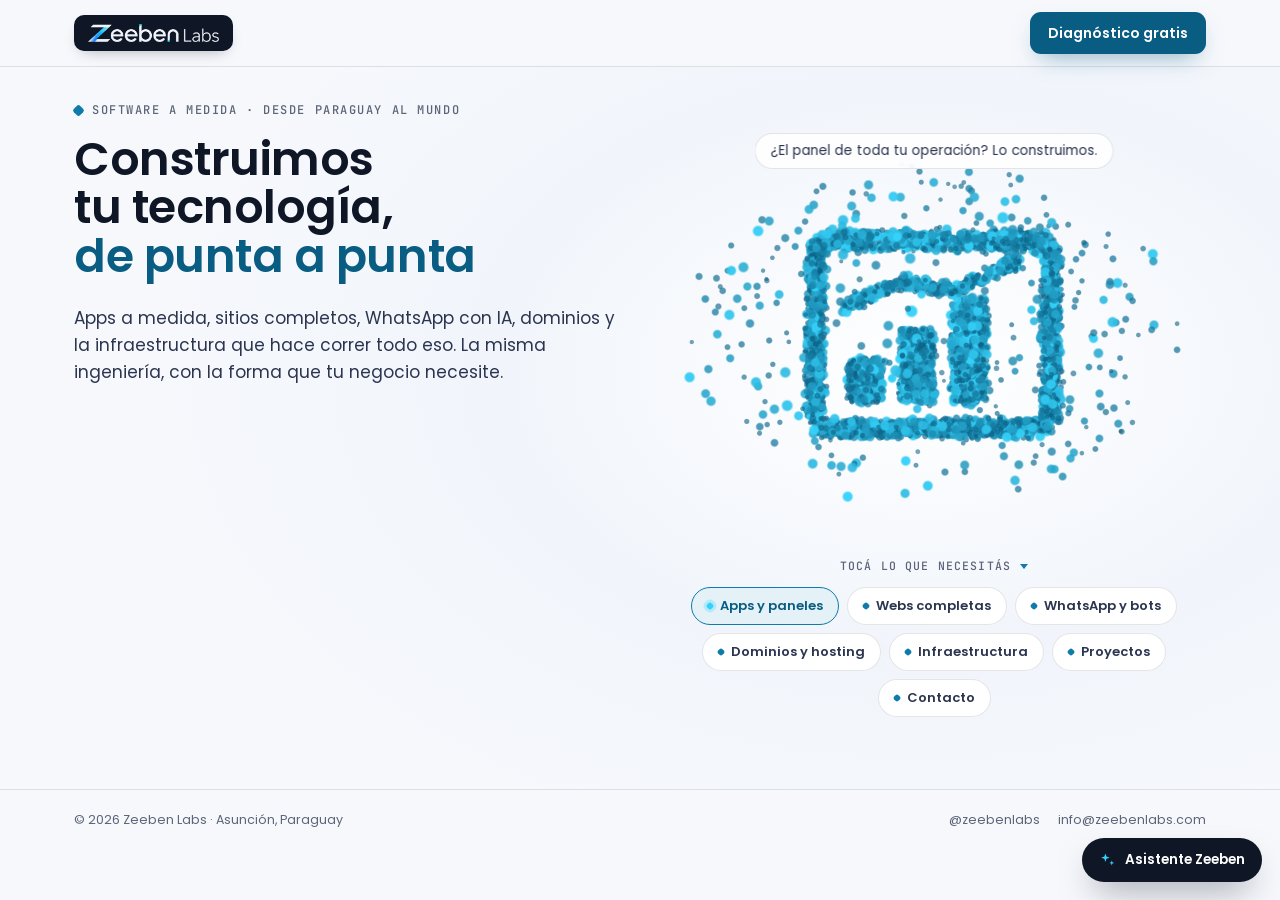
==== index.html @ a816cd88 "Hace que el ciclo del enjambre ensene que las etiquetas se tocan Nada invitaba a tocar las etiquetas" ====
<!DOCTYPE html>
<html lang="es">
<head>
<meta charset="utf-8">
<meta name="viewport" content="width=device-width, initial-scale=1">
<meta name="color-scheme" content="light">
<meta name="theme-color" content="#F6F8FC">
<meta name="google-site-verification" content="5d4lBltLXjCbUz0Lg6LB9_y0TGAhb-YqyyRA0CdBrK8" />
<title>Zeeben Labs — Software a medida, WhatsApp e IA para pymes en Paraguay</title>
<meta name="description" content="Apps y paneles a medida, sitios web completos, bots de WhatsApp con IA, dominios y hosting, e infraestructura. Un solo proveedor, sobre tu propia infraestructura. Asunción, Paraguay.">
<link rel="canonical" href="https://zeebenlabs.com/">

<meta property="og:title" content="Zeeben Labs — Construimos tu tecnología, de punta a punta">
<meta property="og:description" content="Apps a medida, webs completas, WhatsApp con IA, dominios e infraestructura para pymes en Paraguay. En tu propia infraestructura.">
<meta property="og:type" content="website">
<meta property="og:url" content="https://zeebenlabs.com/">
<meta property="og:image" content="https://zeebenlabs.com/assets/og-image.png">
<meta property="og:image:width" content="1200">
<meta property="og:image:height" content="630">
<meta property="og:locale" content="es_PY">
<meta property="og:site_name" content="Zeeben Labs">
<meta name="twitter:card" content="summary_large_image">
<meta name="twitter:title" content="Zeeben Labs — Construimos tu tecnología, de punta a punta">
<meta name="twitter:description" content="Apps a medida, webs completas, WhatsApp con IA, dominios e infraestructura para pymes en Paraguay.">
<meta name="twitter:image" content="https://zeebenlabs.com/assets/og-image.png">

<script type="application/ld+json">
{
  "@context": "https://schema.org",
  "@type": "ProfessionalService",
  "name": "Zeeben Labs",
  "description": "Desarrollo de software a medida para pymes de servicios en Paraguay: aplicaciones y paneles de gestión, sitios web, automatización de WhatsApp con inteligencia artificial, administración de dominios y hosting, e infraestructura, sobre infraestructura propia del cliente.",
  "url": "https://zeebenlabs.com/",
  "logo": "https://zeebenlabs.com/assets/logo.png",
  "image": "https://zeebenlabs.com/assets/og-image.png",
  "telephone": "+595992879800",
  "email": "info@zeebenlabs.com",
  "sameAs": ["https://instagram.com/zeebenlabs"],
  "areaServed": { "@type": "Country", "name": "Paraguay" },
  "knowsAbout": ["Desarrollo de software a medida", "Sistemas de gestión", "Desarrollo web", "Automatización de WhatsApp", "Chatbots", "Inteligencia artificial aplicada", "Administración de dominios y hosting", "Infraestructura de servidores"],
  "hasOfferCatalog": {
    "@type": "OfferCatalog",
    "name": "Servicios",
    "itemListElement": [
      { "@type": "Offer", "itemOffered": { "@type": "Service", "name": "Aplicaciones y paneles de gestión a medida" } },
      { "@type": "Offer", "itemOffered": { "@type": "Service", "name": "Desarrollo de sitios web completos" } },
      { "@type": "Offer", "itemOffered": { "@type": "Service", "name": "Bot de atención y turnos por WhatsApp" },
        "priceSpecification": { "@type": "PriceSpecification", "priceCurrency": "PYG", "minPrice": "5990000" } },
      { "@type": "Offer", "itemOffered": { "@type": "Service", "name": "Administración de dominios y hosting" } },
      { "@type": "Offer", "itemOffered": { "@type": "Service", "name": "Infraestructura y configuración de servidores" } }
    ]
  }
}
</script>

<link rel="icon" href="assets/favicon/favicon.ico" sizes="any">
<link rel="icon" type="image/png" href="assets/favicon/favicon_32.png" sizes="32x32">
<link rel="apple-touch-icon" href="assets/favicon/favicon_180.png">

<link rel="preload" as="font" type="font/woff2" href="assets/fonts/poppins-400.woff2" crossorigin>
<link rel="preload" as="font" type="font/woff2" href="assets/fonts/poppins-600.woff2" crossorigin>
<link rel="preload" as="font" type="font/woff2" href="assets/fonts/jetbrainsmono-500.woff2" crossorigin>
<link rel="preload" as="image" href="assets/logo.webp" type="image/webp" fetchpriority="high">

<link rel="stylesheet" href="landing.css?v=2">
</head>
<body>

<header class="nav">
  <div class="nav__in">
    <a class="nav__logo-chip" href="/" aria-label="Zeeben Labs — inicio">
      <picture>
        <source srcset="assets/logo.webp" type="image/webp">
        <img src="assets/logo.png" alt="Zeeben Labs" width="460" height="63" fetchpriority="high">
      </picture>
    </a>
    <a class="btn btn--primary nav__cta" href="https://wa.me/595992879800?text=Hola%20Zeeben%20Labs%2C%20esto%20es%20lo%20que%20me%20consume%20m%C3%A1s%20tiempo%20en%20mi%20negocio%3A%20">Diagnóstico gratis</a>
  </div>
</header>

<main class="escenario">
  <div class="wrap escenario__grid">

    <!-- ===================== COLUMNA IZQUIERDA: titular + panel =====================
         Los siete paneles viven en el HTML (uno visible por vez). Así el contenido
         es indexable y sigue estando si el JS no corre. -->
    <div class="lado">
      <p class="eyebrow"><span class="rombo" aria-hidden="true"></span>Software a medida · Desde Paraguay al mundo</p>
      <h1>Construimos<br>tu tecnología,<br><span class="acento">de punta a punta</span></h1>

      <div class="paneles" id="paneles">

        <div class="panel" id="pnl-inicio">
          <p class="panel__lead">Apps a medida, sitios completos, WhatsApp con IA, dominios y la infraestructura que hace correr todo eso. La misma ingeniería, con la forma que tu negocio necesite.</p>
        </div>

        <div class="panel" id="pnl-apps" hidden>
          <h2>Apps y paneles a medida</h2>
          <p>Sistemas internos para tu operación real: pedidos, turnos, cobros, stock y márgenes en un solo lugar. Diseñados sobre cómo trabajás vos, no sobre un producto enlatado que casi encaja.</p>
          <ul class="panel__lista">
            <li>Se instala como app desde el navegador</li>
            <li>Corre en tu infraestructura</li>
          </ul>
          <p class="panel__precio">A cotizar <span>— el alcance varía demasiado para poner un número honesto</span></p>
          <p class="panel__prueba">Como el control de costos de <b>Congelados Naturales</b> o el panel de caja de <b>Point Park</b>.</p>
        </div>

        <div class="panel" id="pnl-webs" hidden>
          <h2>Webs completas</h2>
          <p>Sitios propios, no una landing suelta: la web que trae consultas ordenadas, integrada con tu WhatsApp desde el primer día.</p>
          <ul class="panel__lista">
            <li>Pensada para que la consulta entre calificada</li>
            <li>Rápida en celular, que es donde te van a ver</li>
          </ul>
          <p class="panel__precio">A cotizar <span>— según cuántas páginas y qué tenga que hacer</span></p>
          <p class="panel__prueba">Como la de <b>Northstar</b>: pasó de no tener dónde mandar un cliente a recibir consultas todos los meses.</p>
        </div>

        <div class="panel" id="pnl-whatsapp" hidden>
          <h2>WhatsApp y bots</h2>
          <p>Responde las consultas de siempre, deriva a una persona cuando hace falta, agenda solo y deja todo registrado. Con inteligencia artificial o sin ella, según lo que tu negocio necesite.</p>
          <p class="panel__precio">Desde Gs. 5.990.000 <span>+ Gs. 450.000 por mes de soporte</span></p>

          <!-- La demo se llena por JS y tiene alto reservado en CSS: si demo-hero.js
               no carga, el panel no se rompe. -->
          <div class="demo" data-demo>
            <div class="rubros" role="group" aria-label="Tipo de negocio">
              <button type="button" data-rubro="salud" aria-pressed="true">Consultorio</button>
              <button type="button" data-rubro="gastro" aria-pressed="false">Restaurante</button>
              <button type="button" data-rubro="estudio" aria-pressed="false">Estudio</button>
            </div>
            <div class="cadena">
              <div class="tel">
                <div class="tel__cab">
                  <span class="tel__ava" data-demo-ini aria-hidden="true">C</span>
                  <span>
                    <span class="tel__quien" data-demo-quien>Consultorio</span>
                    <span class="tel__est">en línea</span>
                  </span>
                </div>
                <div class="tel__hilo" data-demo-hilo role="log" aria-live="polite" aria-label="Conversación de ejemplo"></div>
                <form class="tel__pie" data-demo-form>
                  <input data-demo-entrada placeholder="Pedí un turno…" autocomplete="off" maxlength="200" aria-label="Escribí como si fueras un cliente">
                  <button type="submit" aria-label="Enviar">
                    <svg viewBox="0 0 24 24" fill="currentColor" aria-hidden="true"><path d="M2 21l21-9L2 3v7l15 2-15 2z"/></svg>
                  </button>
                </form>
              </div>
              <div class="libreta">
                <p class="libreta__cab"><span data-demo-titulo>Agenda de hoy</span><b data-demo-cuenta>0</b></p>
                <div class="libreta__lista" data-demo-lista></div>
              </div>
            </div>
            <p class="demo__pie">Escribile vos y mirá dónde cae el turno. Es el sistema que atiende hoy en Congelados Naturales.</p>
            <div class="remate" data-demo-remate hidden>
              <p class="remate__q">¿Querés uno así atendiendo tu WhatsApp?</p>
              <a class="btn btn--primary remate__cta" data-demo-remate-cta
                 href="https://wa.me/595992879800?text=Hola%20Zeeben%20Labs%2C%20prob%C3%A9%20la%20demo%20de%20la%20web%20y%20quiero%20uno%20as%C3%AD%20para%20mi%20negocio.">Armámelo</a>
            </div>
          </div>
        </div>

        <div class="panel" id="pnl-dominios" hidden>
          <h2>Dominios y hosting</h2>
          <p>Dominio, correo corporativo y hosting configurados y mantenidos, para que no tengas que entender de eso ni acordarte de renovarlo.</p>
          <ul class="panel__lista">
            <li>Tu correo con tu propio dominio</li>
            <li>Certificado y renovaciones, a cargo nuestro</li>
          </ul>
          <p class="panel__precio">A cotizar <span>— depende del dominio y de cuántas casillas necesites</span></p>
        </div>

        <div class="panel" id="pnl-infra" hidden>
          <h2>Infraestructura</h2>
          <p>Servidores, redes y despliegue: la parte de abajo que hace que todo lo demás corra. Quince años administrando infraestructura crítica en empresas grandes.</p>
          <ul class="panel__lista">
            <li>Tus datos no salen de tu empresa</li>
            <li>Sin licencias por usuario que crecen con tu equipo</li>
          </ul>
          <p class="panel__precio">A cotizar <span>— según el tamaño y qué haya que dejar andando</span></p>
        </div>

        <div class="panel" id="pnl-proyectos" hidden>
          <h2>Sistemas nuestros, corriendo hoy</h2>
          <div class="casos">
            <div class="caso">
              <b>Point Park</b>
              <span>Estacionamiento, lavadero y cafetería. Hicimos la barrera robotizada y el software del mismo lado.</span>
              <i>Cuaderno → arqueo automático</i>
            </div>
            <div class="caso">
              <b>Congelados Naturales</b>
              <span>Un bot toma el pedido, arma la orden de reparto y controla costos y márgenes.</span>
              <i>40 → 0 mensajes a mano por día</i>
            </div>
            <div class="caso">
              <b>Northstar</b>
              <span>Sitio de consultoría con captación por WhatsApp.</span>
              <i>0 → 18 consultas por mes</i>
            </div>
          </div>
          <p class="panel__prueba">Seis clientes con sistemas en producción, más tres sistemas propios.</p>
        </div>

        <div class="panel" id="pnl-contacto" hidden>
          <h2>Empecemos con un audio</h2>
          <p>Contanos qué proceso te consume más tiempo. En menos de 24 horas te decimos qué se puede automatizar y cuánto saldría. Sin compromiso.</p>
          <div class="contacto__acciones">
            <a class="btn btn--primary" href="https://wa.me/595992879800?text=Hola%20Zeeben%20Labs%2C%20esto%20es%20lo%20que%20me%20consume%20m%C3%A1s%20tiempo%20en%20mi%20negocio%3A%20">Mandar un audio por WhatsApp</a>
          </div>
          <ul class="contacto__lista">
            <li><span>WhatsApp</span><a href="https://wa.me/595992879800?text=Hola%20Zeeben%20Labs%2C%20quiero%20hacer%20una%20consulta">+595 992 879 800</a></li>
            <li><span>Instagram</span><a href="https://instagram.com/zeebenlabs" target="_blank" rel="noopener">@zeebenlabs</a></li>
            <li><span>Email</span><a href="mailto:info@zeebenlabs.com">info@zeebenlabs.com</a></li>
          </ul>
        </div>

      </div>
    </div>

    <!-- ===================== COLUMNA DERECHA: el enjambre ===================== -->
    <div class="lado lado--escena">
      <div class="escena" id="escena">
        <p class="voz" id="voz">&nbsp;</p>
      </div>
      <p class="formas__pista" id="pista">Tocá lo que necesitás</p>
      <div class="formas" id="formas" role="group" aria-label="Elegí qué querés ver"></div>
    </div>

  </div>
</main>

<footer class="pie">
  <div class="wrap pie__in">
    <span>© <span data-anio>2026</span> Zeeben Labs · Asunción, Paraguay</span>
    <span class="pie__links">
      <a href="https://instagram.com/zeebenlabs" target="_blank" rel="noopener">@zeebenlabs</a>
      <a href="mailto:info@zeebenlabs.com">info@zeebenlabs.com</a>
    </span>
  </div>
</footer>

<script src="landing.js?v=2" defer></script>
<script src="demo-hero.min.js?v=9f081ad1" defer></script>
<script src="chat.js?v=c834c38c" defer></script>
<script src="three.min.js" defer fetchpriority="low"></script>
<script src="enjambre.js?v=2" defer fetchpriority="low"></script>
</body>
</html>
---- landing.css ----
/* ============================================================
   Zeeben Labs — landing v3
   Una sola pantalla: el enjambre es la navegación. Cada etiqueta
   arma su forma y abre su panel. No hay secciones apiladas.
   ============================================================ */

/* Las familias viven en assets/fonts/ y se sirven desde el mismo dominio:
   sin request a Google, sin FOIT. Poppins llega hasta 600 — los títulos
   usan ese peso, no 700, para no forzar un bold sintético. */
@font-face{font-family:'Poppins';font-style:normal;font-weight:400;font-display:swap;
  src:url('assets/fonts/poppins-400.woff2') format('woff2')}
@font-face{font-family:'Poppins';font-style:normal;font-weight:500;font-display:swap;
  src:url('assets/fonts/poppins-500.woff2') format('woff2')}
@font-face{font-family:'Poppins';font-style:normal;font-weight:600;font-display:swap;
  src:url('assets/fonts/poppins-600.woff2') format('woff2')}
@font-face{font-family:'Poppins Fallback';font-style:normal;font-weight:400 600;
  src:local('Arial'),local('Helvetica'),local('Liberation Sans');
  size-adjust:113.80%;ascent-override:92.27%;descent-override:30.76%;line-gap-override:0%}
@font-face{font-family:'JetBrains Mono';font-style:normal;font-weight:500;font-display:swap;
  src:url('assets/fonts/jetbrainsmono-500.woff2') format('woff2')}

:root{
  --bg:#F6F8FC; --surface:#FFFFFF; --surface-2:#EFF3FA;
  --ink:#0F1626; --ink-soft:#2B3550; --muted:#5B6478;
  --accent:#0E7BAA; --accent-strong:#0A5D82; --accent-soft:#E4F1F6;
  --cyan:#34D2FB;
  --line:rgba(15,22,38,.11); --line-strong:rgba(15,22,38,.20);
  --navy:#0F1626;
  --radius:14px; --radius-lg:22px;
  --font-display:'Poppins','Poppins Fallback',system-ui,-apple-system,sans-serif;
  --font-mono:'JetBrains Mono',ui-monospace,'SFMono-Regular',Menlo,monospace;
  --wrap:1180px;
}
*{box-sizing:border-box}
body{margin:0;background:var(--bg);color:var(--ink-soft);font-family:var(--font-display);
  font-size:16px;line-height:1.6;-webkit-font-smoothing:antialiased}
h1,h2,h3{color:var(--ink);font-weight:600;letter-spacing:-.01em;text-wrap:balance;margin:0}
p{margin:0}
a{color:inherit;text-decoration:none}
img{max-width:100%;display:block}
button{font-family:inherit}
a:focus-visible,button:focus-visible,input:focus-visible{outline:2px solid var(--accent-strong);outline-offset:3px;border-radius:4px}
::selection{background:var(--accent);color:#fff}
.wrap{max-width:var(--wrap);margin:0 auto;padding:0 24px}
@media (prefers-reduced-motion:reduce){
  *,*::before,*::after{animation-duration:.001ms !important;animation-iteration-count:1 !important;transition-duration:.001ms !important}
}

.rombo{width:9px;height:9px;background:var(--accent);border-radius:2.5px;transform:rotate(45deg);flex:none;display:inline-block}
.eyebrow{font-family:var(--font-mono);font-size:12px;letter-spacing:.13em;text-transform:uppercase;
  color:var(--muted);display:flex;align-items:center;gap:9px;margin:0}

.btn{display:inline-flex;align-items:center;justify-content:center;gap:8px;padding:13px 22px;border-radius:11px;
  font-weight:600;font-size:15px;white-space:nowrap;border:0;cursor:pointer;
  transition:transform .15s ease,box-shadow .15s ease,background .15s ease,border-color .15s ease,color .15s ease}
.btn--primary{background:var(--accent-strong);color:#fff;box-shadow:0 10px 24px -10px rgba(10,93,130,.55)}
.btn--primary:hover{background:var(--accent);transform:translateY(-1px)}

/* ============ NAV ============ */
header.nav{border-bottom:1px solid var(--line);background:var(--bg)}
.nav__in{max-width:var(--wrap);margin:0 auto;padding:12px 24px;display:flex;align-items:center;gap:20px}
.nav__logo-chip{background:var(--navy);border-radius:10px;padding:9px 14px;display:inline-flex;align-items:center;flex:none;
  box-shadow:0 6px 16px -8px rgba(15,22,38,.4)}
.nav__logo-chip img{height:18px;width:auto}
.nav__cta{margin-left:auto;padding:10px 18px;font-size:14px}
@media(max-width:520px){.nav__cta{padding:9px 14px;font-size:13px}}

/* ============ ESCENARIO (la pantalla única) ============ */
.escenario{padding-block:34px 72px;
  background:radial-gradient(ellipse 60% 70% at 72% 42%, #FFFFFF 0%, #F1F5FB 55%, var(--bg) 100%)}
/* align-items:start y no center: si el panel de WhatsApp (que trae la demo)
   es mas alto que el resto, el enjambre no se desplaza al cambiar de etiqueta. */
.escenario__grid{display:grid;grid-template-columns:1fr 1fr;gap:44px;align-items:start}
.lado{min-width:0}
.lado--escena{display:flex;flex-direction:column;justify-content:flex-start;padding-top:26px}

.escenario h1{font-size:clamp(30px,3.6vw,46px);line-height:1.06;margin-top:14px}
.escenario h1 .acento{color:var(--accent-strong)}

/* ============ PANELES ============ */
.paneles{margin-top:24px;min-height:250px}
.panel{animation:entra .35s ease both}
@keyframes entra{from{opacity:0;transform:translateY(10px)}to{opacity:1;transform:none}}
.panel h2{font-size:clamp(20px,2.4vw,26px);margin-bottom:10px}
.panel > p{font-size:15px;color:var(--ink-soft);max-width:52ch}
.panel__lead{font-size:17px !important}
.panel__pista{margin-top:16px !important;font-family:var(--font-mono);font-size:12.5px;color:var(--muted)}
.panel__lista{margin:12px 0 0;padding:0;list-style:none;display:flex;flex-direction:column;gap:6px}
.panel__lista li{position:relative;padding-left:18px;font-size:14px;color:var(--muted)}
.panel__lista li::before{content:"";position:absolute;left:0;top:8px;width:6px;height:6px;
  background:var(--accent);border-radius:2px;transform:rotate(45deg)}
.panel__precio{margin-top:16px !important;font-family:var(--font-mono);font-size:15px;color:var(--ink);font-weight:600}
.panel__precio span{font-family:var(--font-display);font-weight:400;font-size:12.5px;color:var(--muted);display:block;margin-top:3px}
.panel__prueba{margin-top:14px !important;font-size:13px;color:var(--muted);border-top:1px solid var(--line);padding-top:12px}
.panel__prueba b{color:var(--ink-soft)}

/* casos, dentro del panel de proyectos */
.casos{display:flex;flex-direction:column;gap:12px;margin-top:14px}
.caso{background:var(--surface);border:1px solid var(--line);border-radius:var(--radius);padding:14px 16px}
.caso b{display:block;font-size:15px;color:var(--ink)}
.caso span{display:block;font-size:13px;color:var(--muted);margin-top:3px}
.caso i{display:block;font-style:normal;margin-top:8px;font-family:var(--font-mono);font-size:12.5px;
  color:var(--accent-strong);font-weight:600}

/* contacto */
.contacto__acciones{margin-top:18px}
.contacto__lista{margin:20px 0 0;padding:0;list-style:none;display:flex;flex-direction:column;gap:0}
.contacto__lista li{display:flex;justify-content:space-between;align-items:center;gap:16px;
  padding:11px 0;border-bottom:1px solid var(--line)}
.contacto__lista li:last-child{border-bottom:0}
.contacto__lista span{font-family:var(--font-mono);font-size:11.5px;letter-spacing:.08em;
  text-transform:uppercase;color:var(--muted)}
.contacto__lista a{font-weight:600;color:var(--ink)}
.contacto__lista a:hover{color:var(--accent-strong)}

/* ============ ENJAMBRE ============ */
.escena{position:relative;height:clamp(300px,32vw,420px)}
.escena canvas{display:block;width:100%;height:100%;touch-action:pan-y;cursor:grab}
.escena canvas:active{cursor:grabbing}
.voz{position:absolute;left:50%;top:6px;transform:translateX(-50%);
  font-size:13.5px;color:var(--ink-soft);background:rgba(255,255,255,.85);border:1px solid var(--line);
  border-radius:999px;padding:6px 15px;white-space:nowrap;backdrop-filter:blur(6px);
  transition:opacity .3s ease;pointer-events:none;z-index:2;max-width:94%;text-overflow:ellipsis;overflow:hidden;margin:0}
.voz.saliendo{opacity:0}
@media(max-width:520px){.voz{font-size:12px}}

/* La pista vive pegada a las etiquetas y no en el panel de enfrente: si la
   instruccion esta lejos de lo que hay que tocar, nadie las cruza. */
.formas__pista{margin:20px 0 0;text-align:center;font-family:var(--font-mono);font-size:11.5px;
  letter-spacing:.1em;text-transform:uppercase;color:var(--muted);
  display:flex;align-items:center;justify-content:center;gap:9px;transition:opacity .35s ease}
.formas__pista::after{content:"";width:0;height:0;border-left:4px solid transparent;
  border-right:4px solid transparent;border-top:5px solid var(--accent);
  animation:baja 1.9s ease-in-out infinite}
@keyframes baja{0%,100%{transform:translateY(0);opacity:.45}50%{transform:translateY(3px);opacity:1}}
.formas__pista.oculta{opacity:0;pointer-events:none}

.formas{display:flex;gap:8px;flex-wrap:wrap;justify-content:center;margin-top:12px}
.formas button{border:1px solid var(--line);background:var(--surface);color:var(--ink-soft);
  font-size:13px;font-weight:600;padding:8px 15px;border-radius:999px;cursor:pointer;
  transition:background .15s ease,color .15s ease,border-color .15s ease,transform .15s ease;
  display:inline-flex;align-items:center;gap:7px}
.formas button::before{content:"";width:6px;height:6px;background:var(--accent);border-radius:2px;
  transform:rotate(45deg);flex:none}
.formas button:hover{border-color:var(--accent-strong);color:var(--accent-strong);transform:translateY(-1px)}
/* Mientras la nube cicla sola, la etiqueta que le corresponde se enciende:
   es lo que hace ver que la animacion y las etiquetas son la misma cosa.
   Es un resaltado, no una seleccion -- por eso no usa el estado .activa. */
.formas button.en-ciclo{border-color:var(--accent);background:var(--accent-soft);
  color:var(--accent-strong);transform:translateY(-1px)}
.formas button.en-ciclo::before{background:var(--cyan);box-shadow:0 0 0 3px rgba(52,210,251,.28)}
.formas button{animation:chipEntra .45s ease both}
@keyframes chipEntra{from{opacity:0;transform:translateY(9px)}to{opacity:1;transform:none}}
.formas button.activa{background:var(--navy);color:#fff;border-color:var(--navy)}
.formas button.activa::before{background:var(--cyan)}

/* ============ DEMO (dentro del panel de WhatsApp) ============ */
.demo{margin-top:18px;background:var(--surface);border:1px solid var(--line);
  border-radius:var(--radius-lg);padding:14px}
.rubros{display:flex;gap:7px;margin-bottom:12px;flex-wrap:wrap}
.rubros button{font-family:var(--font-mono);font-size:11.5px;padding:5px 11px;border-radius:999px;
  border:1px solid var(--line);color:var(--muted);background:transparent;cursor:pointer}
.rubros button[aria-pressed="true"]{background:var(--navy);color:#fff;border-color:var(--navy)}
.cadena{display:grid;grid-template-columns:1.15fr .85fr;gap:12px}
@media(max-width:640px){.cadena{grid-template-columns:1fr}}
.tel{background:var(--surface-2);border-radius:12px;padding:12px;display:flex;flex-direction:column;gap:9px;min-height:240px}
.tel__cab{display:flex;align-items:center;gap:8px}
.tel__ava{width:28px;height:28px;border-radius:50%;background:var(--navy);color:#fff;display:flex;align-items:center;
  justify-content:center;font-weight:600;font-size:12px;flex:none}
.tel__quien{display:block;font-weight:600;font-size:13px;color:var(--ink)}
.tel__est{display:flex;align-items:center;gap:5px;font-size:11px;color:var(--muted)}
.tel__est::before{content:"";width:6px;height:6px;border-radius:50%;background:#1E9E5A}
.tel__hilo{flex:1;display:flex;flex-direction:column;gap:6px;justify-content:flex-end;overflow-y:auto;max-height:210px}
.glob{max-width:86%;padding:7px 11px;border-radius:11px;font-size:12.5px;line-height:1.4}
.glob time{display:block;font-size:9.5px;opacity:.6;margin-top:2px;text-align:right;font-family:var(--font-mono)}
.glob--mia{align-self:flex-end;background:var(--accent-strong);color:#fff;border-bottom-right-radius:3px}
.glob--suya{align-self:flex-start;background:#fff;border:1px solid var(--line);color:var(--ink-soft);border-bottom-left-radius:3px}
.puntos{align-self:flex-start;background:#fff;border:1px solid var(--line);border-radius:11px;
  border-bottom-left-radius:3px;padding:9px 13px;display:flex;gap:5px}
.puntos i{width:5px;height:5px;border-radius:50%;background:var(--muted);animation:salto 1.1s ease-in-out infinite}
.puntos i:nth-child(2){animation-delay:.15s}
.puntos i:nth-child(3){animation-delay:.3s}
@keyframes salto{0%,60%,100%{transform:none;opacity:.5}30%{transform:translateY(-4px);opacity:1}}
.tel__pie{display:flex;align-items:center;gap:8px;background:#fff;border:1px solid var(--line);border-radius:999px;
  padding:5px 5px 5px 13px}
.tel__pie input{flex:1;border:0;background:transparent;font-family:inherit;font-size:12.5px;color:var(--ink);outline:none;min-width:0}
.tel__pie input::placeholder{color:var(--muted)}
.tel__pie button{width:28px;height:28px;border-radius:50%;background:var(--accent-strong);color:#fff;border:0;
  display:flex;align-items:center;justify-content:center;cursor:pointer;flex:none}
.tel__pie button svg{width:13px;height:13px}
.libreta{background:var(--surface-2);border-radius:12px;padding:12px;min-height:240px;display:flex;flex-direction:column}
.libreta__cab{display:flex;justify-content:space-between;align-items:baseline;font-size:11.5px;color:var(--muted);
  font-family:var(--font-mono);margin-bottom:9px}
.libreta__cab b{font-size:17px;color:var(--ink);font-family:var(--font-display)}
.libreta__lista{flex:1;overflow-y:auto;display:flex;flex-direction:column;gap:7px;max-height:215px}
.libreta__lista::-webkit-scrollbar{width:4px}
.cita{background:#fff;border:1px solid var(--line);border-radius:9px;padding:8px 10px;font-size:11.5px;
  display:flex;flex-direction:column;gap:1px}
.cita time{font-weight:600;font-size:12.5px;color:var(--ink);font-family:var(--font-mono)}
.cita span{color:var(--ink-soft)}
.cita em{font-style:normal;color:var(--muted);font-size:11px}
.cita.nueva{border-color:var(--accent);box-shadow:0 0 0 2px var(--accent-soft)}
.cita.nueva time{color:var(--accent-strong)}
.demo__pie{margin-top:10px;text-align:center;font-size:11.5px;color:var(--muted)}
.remate{margin-top:12px;text-align:center;border-top:1px solid var(--line);padding-top:14px}
.remate[hidden]{display:none}
.remate__q{font-weight:600;color:var(--ink);margin-bottom:10px;font-size:14px}

/* ============ MÓVIL ============
   El enjambre es el corazón: va apenas debajo del titular, antes de
   cualquier texto largo. Orden: mostrar, elegir, leer. */
@media(max-width:900px){
  .escenario{padding-block:24px 34px}
  .escenario__grid{grid-template-columns:1fr;gap:0}
  .lado{display:contents}
  .escenario .eyebrow{order:1;justify-content:center}
  .escenario h1{order:2;text-align:center;margin-top:12px}
  .lado--escena{order:3;display:contents}
  .escena{order:3;margin-top:14px}
  .formas__pista{order:4}
  .formas{order:5}
  .paneles{order:6;margin-top:22px;min-height:0}
  .panel > p,.panel h2{text-align:left}
  .escena{height:clamp(260px,64vw,360px)}
}

/* ============ FOOTER ============ */
footer.pie{border-top:1px solid var(--line);padding-block:20px}
.pie__in{display:flex;justify-content:space-between;align-items:center;gap:18px;flex-wrap:wrap;
  font-size:12.5px;color:var(--muted)}
.pie__links{display:flex;gap:18px}
.pie__links a:hover{color:var(--accent-strong)}

/* ============ CHAT FLOTANTE (chat.js) ============ */
.chat-fab{position:fixed;right:18px;bottom:18px;z-index:40;display:flex;align-items:center;gap:9px;
  background:var(--navy);color:#fff;border:0;border-radius:999px;padding:12px 17px;cursor:pointer;
  box-shadow:0 16px 34px -12px rgba(15,22,38,.5);font-weight:600;font-size:13.5px;
  transition:transform .15s ease}
.chat-fab:hover{transform:translateY(-2px)}
.chat-fab svg{width:17px;height:17px;color:var(--cyan)}
@media(max-width:640px){.chat-fab__label{display:none}.chat-fab{padding:14px;border-radius:50%}}
.chat-panel{position:fixed;right:18px;bottom:18px;z-index:45;width:min(380px,calc(100vw - 24px));
  height:min(560px,calc(100vh - 90px));background:var(--surface);border:1px solid var(--line);
  border-radius:18px;box-shadow:0 30px 60px -20px rgba(15,22,38,.4);display:flex;flex-direction:column;overflow:hidden}
.chat-panel[hidden]{display:none}
.chat-head{display:flex;align-items:center;gap:10px;padding:14px 16px;background:var(--navy);color:#fff}
.chat-head__dot{width:8px;height:8px;border-radius:50%;background:#2BD576;flex:none}
.chat-head__txt{display:flex;flex-direction:column;min-width:0}
.chat-head__t{font-weight:600;font-size:14px}
.chat-head__s{font-size:11.5px;opacity:.7}
.chat-close{margin-left:auto;background:transparent;border:0;color:#fff;font-size:22px;line-height:1;
  cursor:pointer;opacity:.8;padding:2px 6px}
.chat-close:hover{opacity:1}
.chat-msgs{flex:1;overflow-y:auto;padding:14px;display:flex;flex-direction:column;gap:8px;background:var(--surface-2)}
.msg{max-width:85%;padding:9px 13px;border-radius:12px;font-size:13.5px;line-height:1.45;white-space:pre-wrap;overflow-wrap:break-word}
.msg--user{align-self:flex-end;background:var(--accent-strong);color:#fff;border-bottom-right-radius:3px}
.msg--bot{align-self:flex-start;background:#fff;border:1px solid var(--line);color:var(--ink-soft);border-bottom-left-radius:3px}
.chat-typing{display:inline-flex;gap:5px;padding:2px 0}
.chat-typing span{width:6px;height:6px;border-radius:50%;background:var(--muted);animation:salto 1.1s ease-in-out infinite}
.chat-typing span:nth-child(2){animation-delay:.15s}
.chat-typing span:nth-child(3){animation-delay:.3s}
.chat-chips{display:flex;gap:7px;flex-wrap:wrap;padding:10px 14px;border-top:1px solid var(--line);background:var(--surface)}
.chat-chip{border:1px solid var(--line);background:var(--surface-2);color:var(--ink-soft);font-size:12px;
  padding:6px 11px;border-radius:999px;cursor:pointer}
.chat-chip:hover{border-color:var(--accent-strong);color:var(--accent-strong)}
.chat-input{display:flex;align-items:center;gap:8px;padding:10px 12px;border-top:1px solid var(--line);background:var(--surface)}
.chat-input input{flex:1;border:1px solid var(--line);background:var(--surface-2);border-radius:999px;
  padding:10px 15px;font-family:inherit;font-size:13.5px;color:var(--ink);outline:none;min-width:0}
.chat-input input::placeholder{color:var(--muted)}
.chat-input input:focus{border-color:var(--accent)}
.chat-send{width:38px;height:38px;border-radius:50%;background:var(--accent-strong);color:#fff;border:0;
  display:flex;align-items:center;justify-content:center;cursor:pointer;flex:none}
.chat-send:hover{background:var(--accent)}
.chat-send:disabled{opacity:.5;cursor:default}
.chat-send svg{width:15px;height:15px}
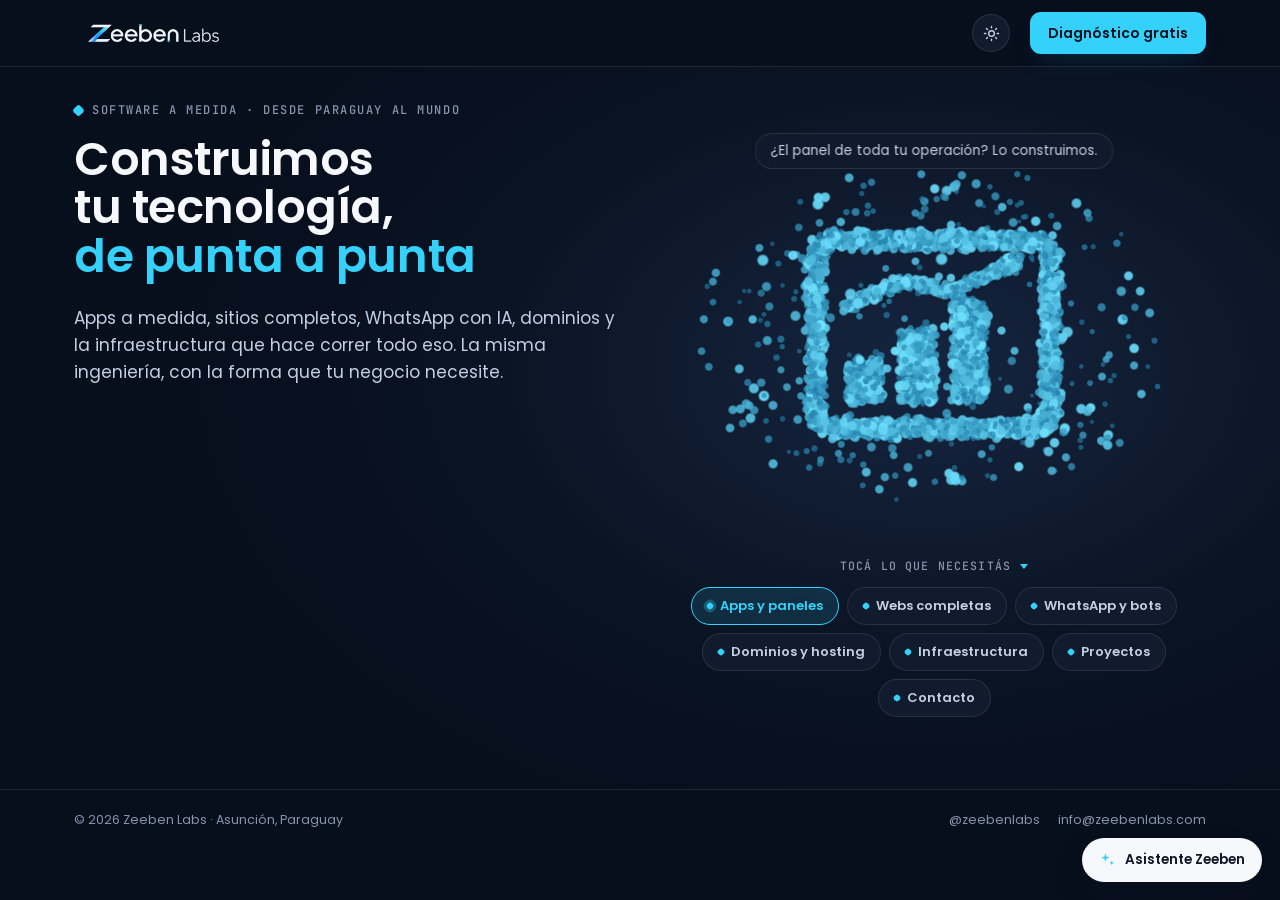
==== commit 9c2e73d2: "Suma modo oscuro y lo pone por defecto El oscuro no es un tema alternativo: es la identidad original" ====
--- a/index.html
+++ b/index.html
@@ -3,8 +3,8 @@
 <head>
 <meta charset="utf-8">
 <meta name="viewport" content="width=device-width, initial-scale=1">
-<meta name="color-scheme" content="light">
-<meta name="theme-color" content="#F6F8FC">
+<meta name="color-scheme" content="dark light">
+<meta name="theme-color" content="#070E1C">
 <meta name="google-site-verification" content="5d4lBltLXjCbUz0Lg6LB9_y0TGAhb-YqyyRA0CdBrK8" />
 <title>Zeeben Labs — Software a medida, WhatsApp e IA para pymes en Paraguay</title>
 <meta name="description" content="Apps y paneles a medida, sitios web completos, bots de WhatsApp con IA, dominios y hosting, e infraestructura. Un solo proveedor, sobre tu propia infraestructura. Asunción, Paraguay.">
@@ -62,7 +62,11 @@
 <link rel="preload" as="font" type="font/woff2" href="assets/fonts/jetbrainsmono-500.woff2" crossorigin>
 <link rel="preload" as="image" href="assets/logo.webp" type="image/webp" fetchpriority="high">
 
-<link rel="stylesheet" href="landing.css?v=2">
+<!-- Antes de pintar: si la persona eligio el tema claro alguna vez, se aplica
+     ya. Sin esto se ve un parpadeo oscuro. El oscuro es el default y es el
+     que vive en :root, asi que no necesita nada. -->
+<script>try{if(localStorage.getItem('zb-tema')==='claro')document.documentElement.setAttribute('data-tema','claro')}catch(e){}</script>
+<link rel="stylesheet" href="landing.css?v=3">
 </head>
 <body>
 
@@ -74,6 +78,10 @@
         <img src="assets/logo.png" alt="Zeeben Labs" width="460" height="63" fetchpriority="high">
       </picture>
     </a>
+    <button class="nav__tema" type="button" id="tema" aria-label="Cambiar a tema claro">
+      <svg class="ico-sol" viewBox="0 0 24 24" fill="none" stroke="currentColor" stroke-width="2" stroke-linecap="round" aria-hidden="true"><circle cx="12" cy="12" r="4"/><path d="M12 2v2M12 20v2M4.9 4.9l1.4 1.4M17.7 17.7l1.4 1.4M2 12h2M20 12h2M4.9 19.1l1.4-1.4M17.7 6.3l1.4-1.4"/></svg>
+      <svg class="ico-luna" viewBox="0 0 24 24" fill="none" stroke="currentColor" stroke-width="2" stroke-linecap="round" stroke-linejoin="round" aria-hidden="true"><path d="M21 12.8A9 9 0 1 1 11.2 3a7 7 0 0 0 9.8 9.8z"/></svg>
+    </button>
     <a class="btn btn--primary nav__cta" href="https://wa.me/595992879800?text=Hola%20Zeeben%20Labs%2C%20esto%20es%20lo%20que%20me%20consume%20m%C3%A1s%20tiempo%20en%20mi%20negocio%3A%20">Diagnóstico gratis</a>
   </div>
 </header>
@@ -240,10 +248,10 @@
   </div>
 </footer>
 
-<script src="landing.js?v=2" defer></script>
+<script src="landing.js?v=3" defer></script>
 <script src="demo-hero.min.js?v=9f081ad1" defer></script>
 <script src="chat.js?v=c834c38c" defer></script>
 <script src="three.min.js" defer fetchpriority="low"></script>
-<script src="enjambre.js?v=2" defer fetchpriority="low"></script>
+<script src="enjambre.js?v=3" defer fetchpriority="low"></script>
 </body>
 </html>
--- a/landing.css
+++ b/landing.css
@@ -19,28 +19,57 @@
 @font-face{font-family:'JetBrains Mono';font-style:normal;font-weight:500;font-display:swap;
   src:url('assets/fonts/jetbrainsmono-500.woff2') format('woff2')}
 
+/* ============ TEMAS ============
+   El oscuro es el que manda: es la identidad original de Zeeben (navy
+   profundo + cyan) y el que sale por defecto. El claro se activa con el
+   interruptor y queda guardado.
+
+   Tokens semanticos, no literales:
+   --bloque / --sobre-bloque  el rectangulo solido de contraste (logo, chip
+                              elegido, cabecera del chat). Se invierte por tema.
+   --sobre-acento             el texto que va ENCIMA del color de acento.
+   --vidrio                   los paneles translucidos sobre el enjambre.
+   --glow-1 / --glow-2        el halo detras de la escena. */
 :root{
-  --bg:#F6F8FC; --surface:#FFFFFF; --surface-2:#EFF3FA;
-  --ink:#0F1626; --ink-soft:#2B3550; --muted:#5B6478;
-  --accent:#0E7BAA; --accent-strong:#0A5D82; --accent-soft:#E4F1F6;
+  --bg:#070E1C; --surface:#111B2E; --surface-2:#0D1524;
+  --ink:#F6F8FC; --ink-soft:#C3CFE2; --muted:#8A94AD;
+  --accent:#34D2FB; --accent-strong:#34D2FB; --accent-hover:#6FE2FF;
+  --accent-soft:rgba(52,210,251,.13);
+  --sobre-acento:#06121F;
+  --bloque:#F6F8FC; --sobre-bloque:#0F1626;
+  --vidrio:rgba(17,27,46,.86);
+  --glow-1:#152540; --glow-2:#0B1424;
+  --line:rgba(255,255,255,.10); --line-strong:rgba(255,255,255,.22);
+  --logo-chip:transparent; --logo-sombra:none;
   --cyan:#34D2FB;
-  --line:rgba(15,22,38,.11); --line-strong:rgba(15,22,38,.20);
-  --navy:#0F1626;
   --radius:14px; --radius-lg:22px;
   --font-display:'Poppins','Poppins Fallback',system-ui,-apple-system,sans-serif;
   --font-mono:'JetBrains Mono',ui-monospace,'SFMono-Regular',Menlo,monospace;
   --wrap:1180px;
 }
+[data-tema="claro"]{
+  --bg:#F6F8FC; --surface:#FFFFFF; --surface-2:#EFF3FA;
+  --ink:#0F1626; --ink-soft:#2B3550; --muted:#5B6478;
+  --accent:#0E7BAA; --accent-strong:#0A5D82; --accent-hover:#0E7BAA;
+  --accent-soft:#E4F1F6;
+  --sobre-acento:#FFFFFF;
+  --bloque:#0F1626; --sobre-bloque:#FFFFFF;
+  --vidrio:rgba(255,255,255,.85);
+  --glow-1:#FFFFFF; --glow-2:#F1F5FB;
+  --line:rgba(15,22,38,.11); --line-strong:rgba(15,22,38,.20);
+  --logo-chip:#0F1626; --logo-sombra:0 6px 16px -8px rgba(15,22,38,.4);
+}
 *{box-sizing:border-box}
 body{margin:0;background:var(--bg);color:var(--ink-soft);font-family:var(--font-display);
-  font-size:16px;line-height:1.6;-webkit-font-smoothing:antialiased}
+  font-size:16px;line-height:1.6;-webkit-font-smoothing:antialiased;
+  transition:background .3s ease,color .3s ease}
 h1,h2,h3{color:var(--ink);font-weight:600;letter-spacing:-.01em;text-wrap:balance;margin:0}
 p{margin:0}
 a{color:inherit;text-decoration:none}
 img{max-width:100%;display:block}
 button{font-family:inherit}
 a:focus-visible,button:focus-visible,input:focus-visible{outline:2px solid var(--accent-strong);outline-offset:3px;border-radius:4px}
-::selection{background:var(--accent);color:#fff}
+::selection{background:var(--accent);color:var(--sobre-acento)}
 .wrap{max-width:var(--wrap);margin:0 auto;padding:0 24px}
 @media (prefers-reduced-motion:reduce){
   *,*::before,*::after{animation-duration:.001ms !important;animation-iteration-count:1 !important;transition-duration:.001ms !important}
@@ -53,21 +82,42 @@
 .btn{display:inline-flex;align-items:center;justify-content:center;gap:8px;padding:13px 22px;border-radius:11px;
   font-weight:600;font-size:15px;white-space:nowrap;border:0;cursor:pointer;
   transition:transform .15s ease,box-shadow .15s ease,background .15s ease,border-color .15s ease,color .15s ease}
-.btn--primary{background:var(--accent-strong);color:#fff;box-shadow:0 10px 24px -10px rgba(10,93,130,.55)}
-.btn--primary:hover{background:var(--accent);transform:translateY(-1px)}
+.btn--primary{background:var(--accent-strong);color:var(--sobre-acento);box-shadow:0 10px 24px -10px rgba(10,93,130,.45)}
+.btn--primary:hover{background:var(--accent-hover);transform:translateY(-1px)}
 
 /* ============ NAV ============ */
 header.nav{border-bottom:1px solid var(--line);background:var(--bg)}
 .nav__in{max-width:var(--wrap);margin:0 auto;padding:12px 24px;display:flex;align-items:center;gap:20px}
-.nav__logo-chip{background:var(--navy);border-radius:10px;padding:9px 14px;display:inline-flex;align-items:center;flex:none;
-  box-shadow:0 6px 16px -8px rgba(15,22,38,.4)}
+/* En oscuro el logo (que esta hecho para fondo oscuro) se apoya directo:
+   el chip navy solo hace falta cuando el fondo es claro. */
+.nav__logo-chip{background:var(--logo-chip);border-radius:10px;padding:9px 14px;display:inline-flex;
+  align-items:center;flex:none;box-shadow:var(--logo-sombra)}
 .nav__logo-chip img{height:18px;width:auto}
-.nav__cta{margin-left:auto;padding:10px 18px;font-size:14px}
-@media(max-width:520px){.nav__cta{padding:9px 14px;font-size:13px}}
+.nav__tema{margin-left:auto;width:38px;height:38px;flex:none;border-radius:50%;
+  border:1px solid var(--line);background:var(--surface);color:var(--ink-soft);
+  display:inline-flex;align-items:center;justify-content:center;cursor:pointer;
+  transition:border-color .15s ease,color .15s ease,transform .15s ease}
+.nav__tema:hover{border-color:var(--accent);color:var(--accent);transform:translateY(-1px)}
+.nav__tema svg{width:17px;height:17px}
+/* Un solo boton con los dos iconos: se muestra el del tema al que se va a ir. */
+.nav__tema .ico-sol{display:block}
+.nav__tema .ico-luna{display:none}
+[data-tema="claro"] .nav__tema .ico-sol{display:none}
+[data-tema="claro"] .nav__tema .ico-luna{display:block}
+.nav__cta{padding:10px 18px;font-size:14px}
+/* En 390px el nav pedia 386px y tenia 342: el CTA quedaba cortado. */
+@media(max-width:560px){
+  .nav__in{padding:10px 16px;gap:10px}
+  .nav__logo-chip{padding:7px 10px}
+  .nav__logo-chip img{height:15px}
+  .nav__tema{width:34px;height:34px}
+  .nav__tema svg{width:15px;height:15px}
+  .nav__cta{padding:9px 13px;font-size:12.5px}
+}
 
 /* ============ ESCENARIO (la pantalla única) ============ */
 .escenario{padding-block:34px 72px;
-  background:radial-gradient(ellipse 60% 70% at 72% 42%, #FFFFFF 0%, #F1F5FB 55%, var(--bg) 100%)}
+  background:radial-gradient(ellipse 60% 70% at 72% 42%, var(--glow-1) 0%, var(--glow-2) 55%, var(--bg) 100%)}
 /* align-items:start y no center: si el panel de WhatsApp (que trae la demo)
    es mas alto que el resto, el enjambre no se desplaza al cambiar de etiqueta. */
 .escenario__grid{display:grid;grid-template-columns:1fr 1fr;gap:44px;align-items:start}
@@ -118,7 +168,7 @@
 .escena canvas{display:block;width:100%;height:100%;touch-action:pan-y;cursor:grab}
 .escena canvas:active{cursor:grabbing}
 .voz{position:absolute;left:50%;top:6px;transform:translateX(-50%);
-  font-size:13.5px;color:var(--ink-soft);background:rgba(255,255,255,.85);border:1px solid var(--line);
+  font-size:13.5px;color:var(--ink-soft);background:var(--vidrio);border:1px solid var(--line);
   border-radius:999px;padding:6px 15px;white-space:nowrap;backdrop-filter:blur(6px);
   transition:opacity .3s ease;pointer-events:none;z-index:2;max-width:94%;text-overflow:ellipsis;overflow:hidden;margin:0}
 .voz.saliendo{opacity:0}
@@ -148,11 +198,11 @@
    Es un resaltado, no una seleccion -- por eso no usa el estado .activa. */
 .formas button.en-ciclo{border-color:var(--accent);background:var(--accent-soft);
   color:var(--accent-strong);transform:translateY(-1px)}
-.formas button.en-ciclo::before{background:var(--cyan);box-shadow:0 0 0 3px rgba(52,210,251,.28)}
+.formas button.en-ciclo::before{background:var(--accent);box-shadow:0 0 0 3px rgba(52,210,251,.28)}
 .formas button{animation:chipEntra .45s ease both}
 @keyframes chipEntra{from{opacity:0;transform:translateY(9px)}to{opacity:1;transform:none}}
-.formas button.activa{background:var(--navy);color:#fff;border-color:var(--navy)}
-.formas button.activa::before{background:var(--cyan)}
+.formas button.activa{background:var(--bloque);color:var(--sobre-bloque);border-color:var(--bloque)}
+.formas button.activa::before{background:var(--accent)}
 
 /* ============ DEMO (dentro del panel de WhatsApp) ============ */
 .demo{margin-top:18px;background:var(--surface);border:1px solid var(--line);
@@ -160,12 +210,12 @@
 .rubros{display:flex;gap:7px;margin-bottom:12px;flex-wrap:wrap}
 .rubros button{font-family:var(--font-mono);font-size:11.5px;padding:5px 11px;border-radius:999px;
   border:1px solid var(--line);color:var(--muted);background:transparent;cursor:pointer}
-.rubros button[aria-pressed="true"]{background:var(--navy);color:#fff;border-color:var(--navy)}
+.rubros button[aria-pressed="true"]{background:var(--bloque);color:var(--sobre-bloque);border-color:var(--bloque)}
 .cadena{display:grid;grid-template-columns:1.15fr .85fr;gap:12px}
 @media(max-width:640px){.cadena{grid-template-columns:1fr}}
 .tel{background:var(--surface-2);border-radius:12px;padding:12px;display:flex;flex-direction:column;gap:9px;min-height:240px}
 .tel__cab{display:flex;align-items:center;gap:8px}
-.tel__ava{width:28px;height:28px;border-radius:50%;background:var(--navy);color:#fff;display:flex;align-items:center;
+.tel__ava{width:28px;height:28px;border-radius:50%;background:var(--bloque);color:var(--sobre-bloque);display:flex;align-items:center;
   justify-content:center;font-weight:600;font-size:12px;flex:none}
 .tel__quien{display:block;font-weight:600;font-size:13px;color:var(--ink)}
 .tel__est{display:flex;align-items:center;gap:5px;font-size:11px;color:var(--muted)}
@@ -173,19 +223,19 @@
 .tel__hilo{flex:1;display:flex;flex-direction:column;gap:6px;justify-content:flex-end;overflow-y:auto;max-height:210px}
 .glob{max-width:86%;padding:7px 11px;border-radius:11px;font-size:12.5px;line-height:1.4}
 .glob time{display:block;font-size:9.5px;opacity:.6;margin-top:2px;text-align:right;font-family:var(--font-mono)}
-.glob--mia{align-self:flex-end;background:var(--accent-strong);color:#fff;border-bottom-right-radius:3px}
-.glob--suya{align-self:flex-start;background:#fff;border:1px solid var(--line);color:var(--ink-soft);border-bottom-left-radius:3px}
-.puntos{align-self:flex-start;background:#fff;border:1px solid var(--line);border-radius:11px;
+.glob--mia{align-self:flex-end;background:var(--accent-strong);color:var(--sobre-acento);border-bottom-right-radius:3px}
+.glob--suya{align-self:flex-start;background:var(--surface);border:1px solid var(--line);color:var(--ink-soft);border-bottom-left-radius:3px}
+.puntos{align-self:flex-start;background:var(--surface);border:1px solid var(--line);border-radius:11px;
   border-bottom-left-radius:3px;padding:9px 13px;display:flex;gap:5px}
 .puntos i{width:5px;height:5px;border-radius:50%;background:var(--muted);animation:salto 1.1s ease-in-out infinite}
 .puntos i:nth-child(2){animation-delay:.15s}
 .puntos i:nth-child(3){animation-delay:.3s}
 @keyframes salto{0%,60%,100%{transform:none;opacity:.5}30%{transform:translateY(-4px);opacity:1}}
-.tel__pie{display:flex;align-items:center;gap:8px;background:#fff;border:1px solid var(--line);border-radius:999px;
+.tel__pie{display:flex;align-items:center;gap:8px;background:var(--surface);border:1px solid var(--line);border-radius:999px;
   padding:5px 5px 5px 13px}
 .tel__pie input{flex:1;border:0;background:transparent;font-family:inherit;font-size:12.5px;color:var(--ink);outline:none;min-width:0}
 .tel__pie input::placeholder{color:var(--muted)}
-.tel__pie button{width:28px;height:28px;border-radius:50%;background:var(--accent-strong);color:#fff;border:0;
+.tel__pie button{width:28px;height:28px;border-radius:50%;background:var(--accent-strong);color:var(--sobre-acento);border:0;
   display:flex;align-items:center;justify-content:center;cursor:pointer;flex:none}
 .tel__pie button svg{width:13px;height:13px}
 .libreta{background:var(--surface-2);border-radius:12px;padding:12px;min-height:240px;display:flex;flex-direction:column}
@@ -194,7 +244,7 @@
 .libreta__cab b{font-size:17px;color:var(--ink);font-family:var(--font-display)}
 .libreta__lista{flex:1;overflow-y:auto;display:flex;flex-direction:column;gap:7px;max-height:215px}
 .libreta__lista::-webkit-scrollbar{width:4px}
-.cita{background:#fff;border:1px solid var(--line);border-radius:9px;padding:8px 10px;font-size:11.5px;
+.cita{background:var(--surface);border:1px solid var(--line);border-radius:9px;padding:8px 10px;font-size:11.5px;
   display:flex;flex-direction:column;gap:1px}
 .cita time{font-weight:600;font-size:12.5px;color:var(--ink);font-family:var(--font-mono)}
 .cita span{color:var(--ink-soft)}
@@ -233,28 +283,28 @@
 
 /* ============ CHAT FLOTANTE (chat.js) ============ */
 .chat-fab{position:fixed;right:18px;bottom:18px;z-index:40;display:flex;align-items:center;gap:9px;
-  background:var(--navy);color:#fff;border:0;border-radius:999px;padding:12px 17px;cursor:pointer;
+  background:var(--bloque);color:var(--sobre-bloque);border:0;border-radius:999px;padding:12px 17px;cursor:pointer;
   box-shadow:0 16px 34px -12px rgba(15,22,38,.5);font-weight:600;font-size:13.5px;
   transition:transform .15s ease}
 .chat-fab:hover{transform:translateY(-2px)}
-.chat-fab svg{width:17px;height:17px;color:var(--cyan)}
+.chat-fab svg{width:17px;height:17px;color:var(--accent)}
 @media(max-width:640px){.chat-fab__label{display:none}.chat-fab{padding:14px;border-radius:50%}}
 .chat-panel{position:fixed;right:18px;bottom:18px;z-index:45;width:min(380px,calc(100vw - 24px));
   height:min(560px,calc(100vh - 90px));background:var(--surface);border:1px solid var(--line);
   border-radius:18px;box-shadow:0 30px 60px -20px rgba(15,22,38,.4);display:flex;flex-direction:column;overflow:hidden}
 .chat-panel[hidden]{display:none}
-.chat-head{display:flex;align-items:center;gap:10px;padding:14px 16px;background:var(--navy);color:#fff}
+.chat-head{display:flex;align-items:center;gap:10px;padding:14px 16px;background:var(--bloque);color:var(--sobre-bloque)}
 .chat-head__dot{width:8px;height:8px;border-radius:50%;background:#2BD576;flex:none}
 .chat-head__txt{display:flex;flex-direction:column;min-width:0}
 .chat-head__t{font-weight:600;font-size:14px}
 .chat-head__s{font-size:11.5px;opacity:.7}
-.chat-close{margin-left:auto;background:transparent;border:0;color:#fff;font-size:22px;line-height:1;
+.chat-close{margin-left:auto;background:transparent;border:0;color:var(--sobre-bloque);font-size:22px;line-height:1;
   cursor:pointer;opacity:.8;padding:2px 6px}
 .chat-close:hover{opacity:1}
 .chat-msgs{flex:1;overflow-y:auto;padding:14px;display:flex;flex-direction:column;gap:8px;background:var(--surface-2)}
 .msg{max-width:85%;padding:9px 13px;border-radius:12px;font-size:13.5px;line-height:1.45;white-space:pre-wrap;overflow-wrap:break-word}
-.msg--user{align-self:flex-end;background:var(--accent-strong);color:#fff;border-bottom-right-radius:3px}
-.msg--bot{align-self:flex-start;background:#fff;border:1px solid var(--line);color:var(--ink-soft);border-bottom-left-radius:3px}
+.msg--user{align-self:flex-end;background:var(--accent-strong);color:var(--sobre-acento);border-bottom-right-radius:3px}
+.msg--bot{align-self:flex-start;background:var(--surface);border:1px solid var(--line);color:var(--ink-soft);border-bottom-left-radius:3px}
 .chat-typing{display:inline-flex;gap:5px;padding:2px 0}
 .chat-typing span{width:6px;height:6px;border-radius:50%;background:var(--muted);animation:salto 1.1s ease-in-out infinite}
 .chat-typing span:nth-child(2){animation-delay:.15s}
@@ -268,8 +318,8 @@
   padding:10px 15px;font-family:inherit;font-size:13.5px;color:var(--ink);outline:none;min-width:0}
 .chat-input input::placeholder{color:var(--muted)}
 .chat-input input:focus{border-color:var(--accent)}
-.chat-send{width:38px;height:38px;border-radius:50%;background:var(--accent-strong);color:#fff;border:0;
+.chat-send{width:38px;height:38px;border-radius:50%;background:var(--accent-strong);color:var(--sobre-acento);border:0;
   display:flex;align-items:center;justify-content:center;cursor:pointer;flex:none}
-.chat-send:hover{background:var(--accent)}
+.chat-send:hover{background:var(--accent-hover)}
 .chat-send:disabled{opacity:.5;cursor:default}
 .chat-send svg{width:15px;height:15px}
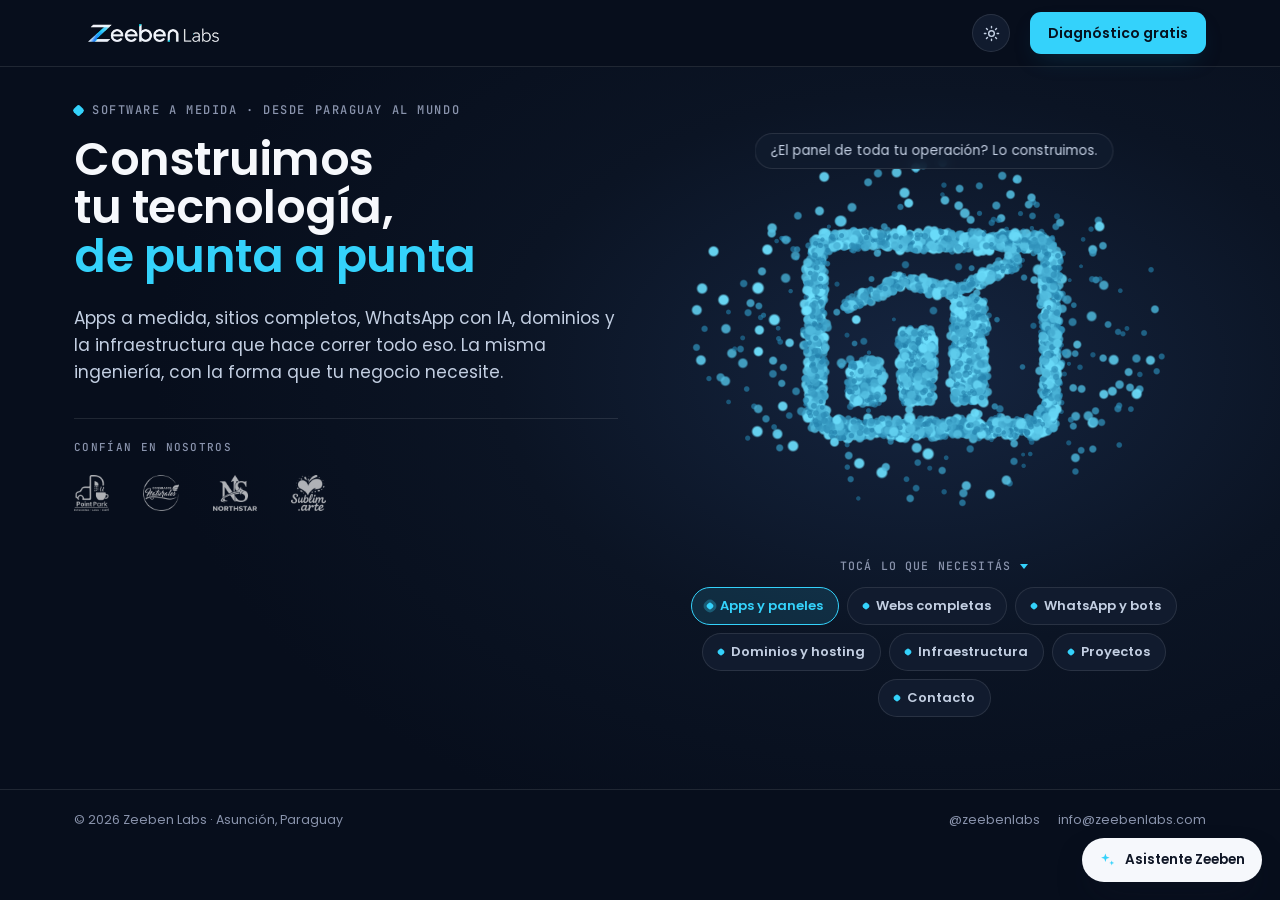
==== commit 3bfbc0cc: "Suma modo oscuro y lo pone por defecto El oscuro es la identidad original de Zeeben -- navy profundo" ====
--- a/index.html
+++ b/index.html
@@ -66,7 +66,7 @@
      ya. Sin esto se ve un parpadeo oscuro. El oscuro es el default y es el
      que vive en :root, asi que no necesita nada. -->
 <script>try{if(localStorage.getItem('zb-tema')==='claro')document.documentElement.setAttribute('data-tema','claro')}catch(e){}</script>
-<link rel="stylesheet" href="landing.css?v=3">
+<link rel="stylesheet" href="landing.css?v=4">
 </head>
 <body>
 
@@ -100,6 +100,18 @@
 
         <div class="panel" id="pnl-inicio">
           <p class="panel__lead">Apps a medida, sitios completos, WhatsApp con IA, dominios y la infraestructura que hace correr todo eso. La misma ingeniería, con la forma que tu negocio necesite.</p>
+          <!-- La prueba social va solo en el panel de inicio: sirve al llegar,
+               antes de que la persona elija nada. Una vez que esta leyendo un
+               servicio puntual, la franja de logos seria ruido. -->
+          <div class="confian">
+            <p class="confian__label">Confían en nosotros</p>
+            <ul class="confian__lista">
+              <li><img src="assets/clientes/point-park.webp" alt="Point Park" width="35" height="36" loading="lazy" decoding="async"></li>
+              <li><img src="assets/clientes/congelados.webp" alt="Congelados Naturales" width="36" height="36" loading="lazy" decoding="async"></li>
+              <li><img src="assets/clientes/northstar.webp" alt="Northstar" width="44" height="36" loading="lazy" decoding="async"></li>
+              <li><img src="assets/clientes/sublimarte.webp" alt="SUBLIM.ARTE" width="35" height="36" loading="lazy" decoding="async"></li>
+            </ul>
+          </div>
         </div>
 
         <div class="panel" id="pnl-apps" hidden>
--- a/landing.css
+++ b/landing.css
@@ -41,6 +41,7 @@
   --glow-1:#152540; --glow-2:#0B1424;
   --line:rgba(255,255,255,.10); --line-strong:rgba(255,255,255,.22);
   --logo-chip:transparent; --logo-sombra:none;
+  --filtro-logo:brightness(0) invert(1);
   --cyan:#34D2FB;
   --radius:14px; --radius-lg:22px;
   --font-display:'Poppins','Poppins Fallback',system-ui,-apple-system,sans-serif;
@@ -58,6 +59,7 @@
   --glow-1:#FFFFFF; --glow-2:#F1F5FB;
   --line:rgba(15,22,38,.11); --line-strong:rgba(15,22,38,.20);
   --logo-chip:#0F1626; --logo-sombra:0 6px 16px -8px rgba(15,22,38,.4);
+  --filtro-logo:brightness(0);
 }
 *{box-sizing:border-box}
 body{margin:0;background:var(--bg);color:var(--ink-soft);font-family:var(--font-display);
@@ -143,6 +145,18 @@
 .panel__precio span{font-family:var(--font-display);font-weight:400;font-size:12.5px;color:var(--muted);display:block;margin-top:3px}
 .panel__prueba{margin-top:14px !important;font-size:13px;color:var(--muted);border-top:1px solid var(--line);padding-top:12px}
 .panel__prueba b{color:var(--ink-soft)}
+
+/* Los cuatro logos vienen de los repos de cada cliente y estan hechos para
+   fondo claro. Se normalizan a silueta con el filtro y se pintan segun el
+   tema: asi conviven sin pelearse entre ellos ni con el fondo. */
+.confian{margin-top:32px;padding-top:20px;border-top:1px solid var(--line)}
+.confian__label{font-family:var(--font-mono);font-size:11px;letter-spacing:.12em;
+  text-transform:uppercase;color:var(--muted)}
+.confian__lista{display:flex;align-items:center;gap:34px;flex-wrap:wrap;
+  margin:18px 0 0;padding:0;list-style:none}
+.confian__lista img{height:36px;width:auto;opacity:.68;filter:var(--filtro-logo);
+  transition:opacity .2s ease}
+.confian__lista li:hover img{opacity:1}
 
 /* casos, dentro del panel de proyectos */
 .casos{display:flex;flex-direction:column;gap:12px;margin-top:14px}
@@ -271,6 +285,8 @@
   .formas{order:5}
   .paneles{order:6;margin-top:22px;min-height:0}
   .panel > p,.panel h2{text-align:left}
+  .confian__lista{justify-content:center;gap:26px}
+  .confian__label{text-align:center}
   .escena{height:clamp(260px,64vw,360px)}
 }
 
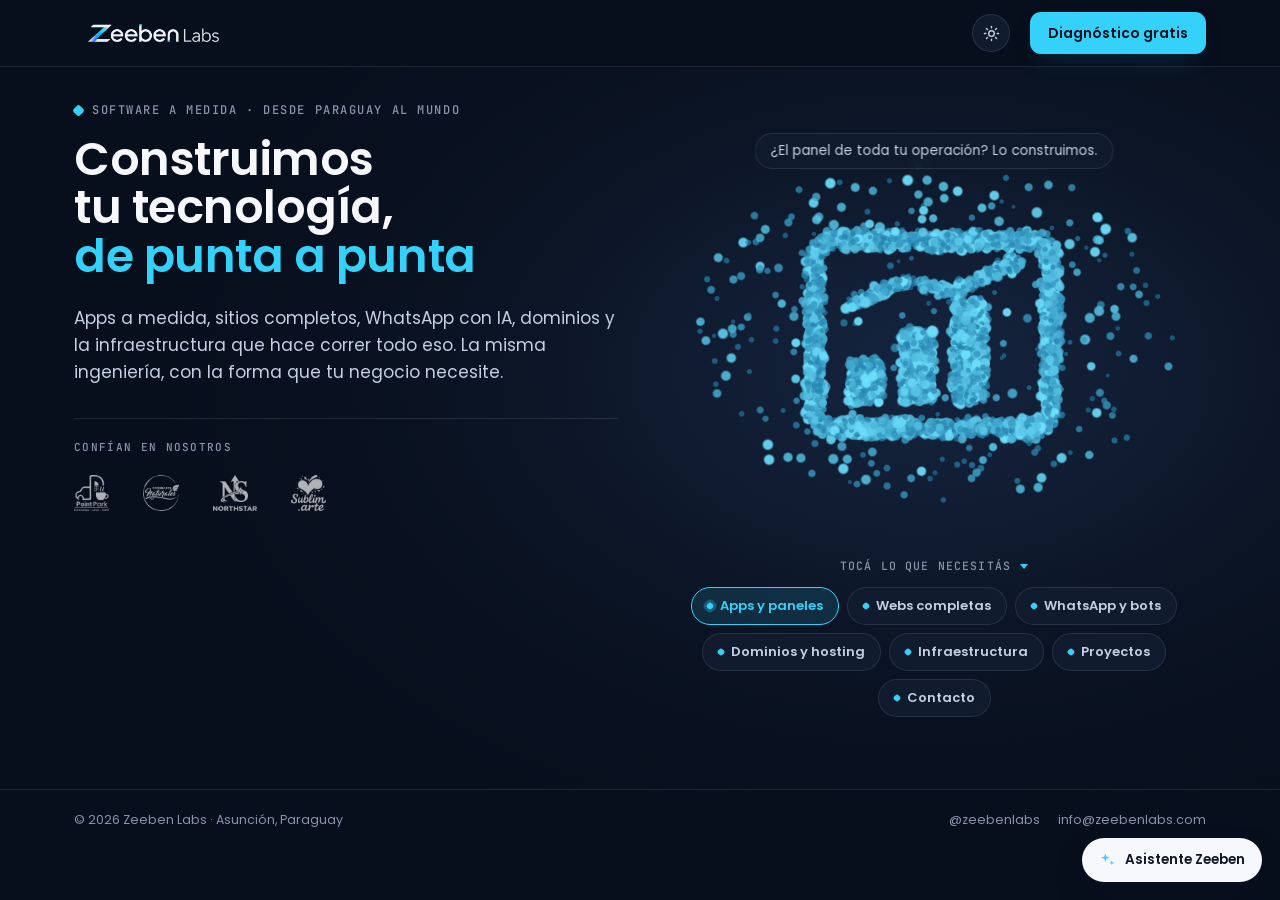
==== commit 4eafd81b: "Sirve la imagen de preview como JPEG liviano La preview de WhatsApp no aparecia. El sitio esta bien " ====
--- a/index.html
+++ b/index.html
@@ -14,15 +14,18 @@
 <meta property="og:description" content="Apps a medida, webs completas, WhatsApp con IA, dominios e infraestructura para pymes en Paraguay. En tu propia infraestructura.">
 <meta property="og:type" content="website">
 <meta property="og:url" content="https://zeebenlabs.com/">
-<meta property="og:image" content="https://zeebenlabs.com/assets/og-image.png">
+<meta property="og:image" content="https://zeebenlabs.com/assets/og-image.jpg">
+<meta property="og:image:secure_url" content="https://zeebenlabs.com/assets/og-image.jpg">
+<meta property="og:image:type" content="image/jpeg">
 <meta property="og:image:width" content="1200">
 <meta property="og:image:height" content="630">
+<meta property="og:image:alt" content="Zeeben Labs — construimos tu tecnología, de punta a punta">
 <meta property="og:locale" content="es_PY">
 <meta property="og:site_name" content="Zeeben Labs">
 <meta name="twitter:card" content="summary_large_image">
 <meta name="twitter:title" content="Zeeben Labs — Construimos tu tecnología, de punta a punta">
 <meta name="twitter:description" content="Apps a medida, webs completas, WhatsApp con IA, dominios e infraestructura para pymes en Paraguay.">
-<meta name="twitter:image" content="https://zeebenlabs.com/assets/og-image.png">
+<meta name="twitter:image" content="https://zeebenlabs.com/assets/og-image.jpg">
 
 <script type="application/ld+json">
 {
@@ -32,7 +35,7 @@
   "description": "Desarrollo de software a medida para pymes de servicios en Paraguay: aplicaciones y paneles de gestión, sitios web, automatización de WhatsApp con inteligencia artificial, administración de dominios y hosting, e infraestructura, sobre infraestructura propia del cliente.",
   "url": "https://zeebenlabs.com/",
   "logo": "https://zeebenlabs.com/assets/logo.png",
-  "image": "https://zeebenlabs.com/assets/og-image.png",
+  "image": "https://zeebenlabs.com/assets/og-image.jpg",
   "telephone": "+595992879800",
   "email": "info@zeebenlabs.com",
   "sameAs": ["https://instagram.com/zeebenlabs"],
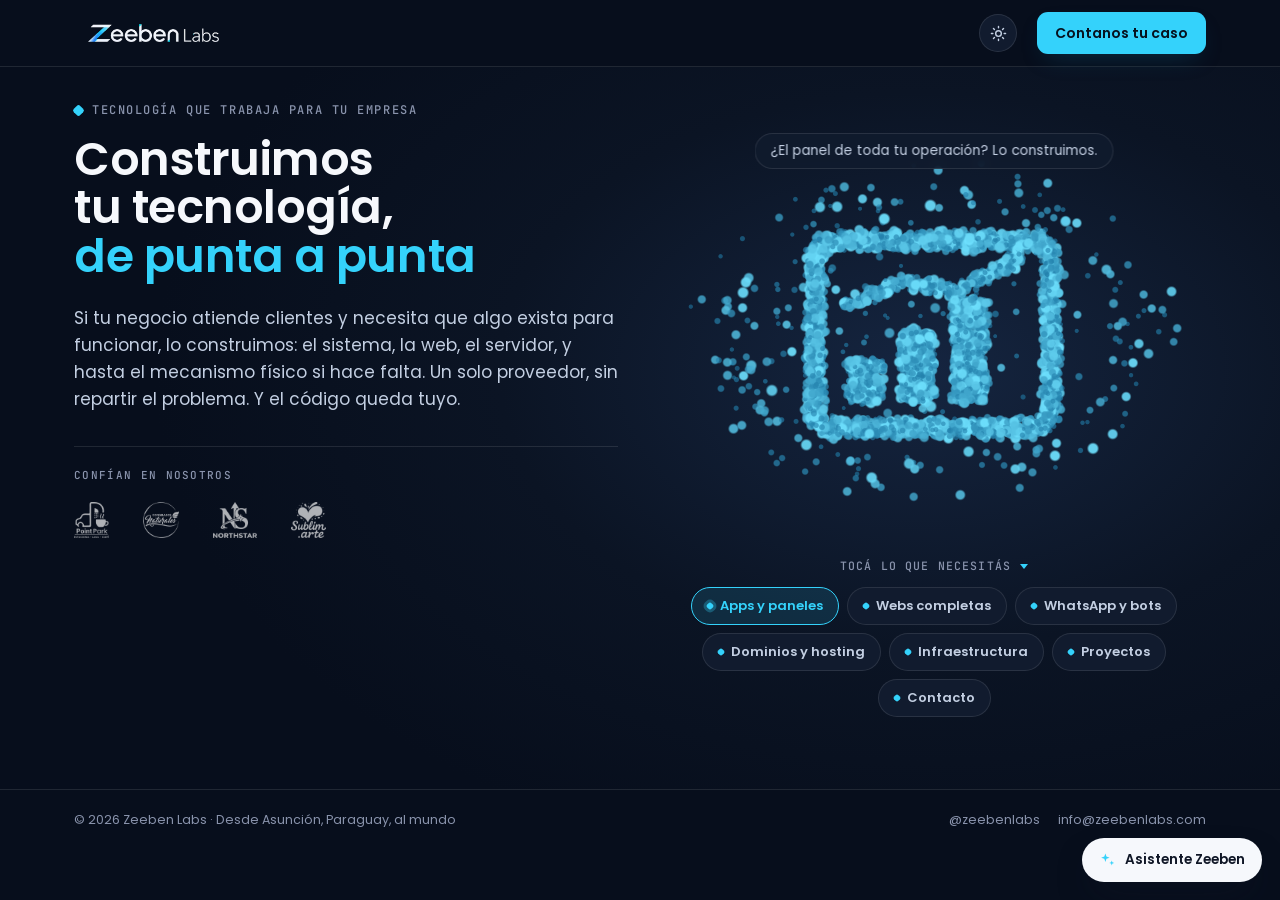
==== commit d288adb0: "Pone el eslogan arriba y hace que la bajada diga la filosofia Al comprimir el sitio a una pantalla s" ====
--- a/index.html
+++ b/index.html
@@ -85,7 +85,7 @@
       <svg class="ico-sol" viewBox="0 0 24 24" fill="none" stroke="currentColor" stroke-width="2" stroke-linecap="round" aria-hidden="true"><circle cx="12" cy="12" r="4"/><path d="M12 2v2M12 20v2M4.9 4.9l1.4 1.4M17.7 17.7l1.4 1.4M2 12h2M20 12h2M4.9 19.1l1.4-1.4M17.7 6.3l1.4-1.4"/></svg>
       <svg class="ico-luna" viewBox="0 0 24 24" fill="none" stroke="currentColor" stroke-width="2" stroke-linecap="round" stroke-linejoin="round" aria-hidden="true"><path d="M21 12.8A9 9 0 1 1 11.2 3a7 7 0 0 0 9.8 9.8z"/></svg>
     </button>
-    <a class="btn btn--primary nav__cta" href="https://wa.me/595992879800?text=Hola%20Zeeben%20Labs%2C%20esto%20es%20lo%20que%20me%20consume%20m%C3%A1s%20tiempo%20en%20mi%20negocio%3A%20">Diagnóstico gratis</a>
+    <a class="btn btn--primary nav__cta" href="https://wa.me/595992879800?text=Hola%20Zeeben%20Labs%2C%20esto%20es%20lo%20que%20me%20consume%20m%C3%A1s%20tiempo%20en%20mi%20negocio%3A%20">Contanos tu caso</a>
   </div>
 </header>
 
@@ -96,13 +96,13 @@
          Los siete paneles viven en el HTML (uno visible por vez). Así el contenido
          es indexable y sigue estando si el JS no corre. -->
     <div class="lado">
-      <p class="eyebrow"><span class="rombo" aria-hidden="true"></span>Software a medida · Desde Paraguay al mundo</p>
+      <p class="eyebrow"><span class="rombo" aria-hidden="true"></span>Tecnología que trabaja para tu empresa</p>
       <h1>Construimos<br>tu tecnología,<br><span class="acento">de punta a punta</span></h1>
 
       <div class="paneles" id="paneles">
 
         <div class="panel" id="pnl-inicio">
-          <p class="panel__lead">Apps a medida, sitios completos, WhatsApp con IA, dominios y la infraestructura que hace correr todo eso. La misma ingeniería, con la forma que tu negocio necesite.</p>
+          <p class="panel__lead">Si tu negocio atiende clientes y necesita que algo exista para funcionar, lo construimos: el sistema, la web, el servidor, y hasta el mecanismo físico si hace falta. Un solo proveedor, sin repartir el problema. Y el código queda tuyo.</p>
           <!-- La prueba social va solo en el panel de inicio: sirve al llegar,
                antes de que la persona elija nada. Una vez que esta leyendo un
                servicio puntual, la franja de logos seria ruido. -->
@@ -227,7 +227,7 @@
 
         <div class="panel" id="pnl-contacto" hidden>
           <h2>Empecemos con un audio</h2>
-          <p>Contanos qué proceso te consume más tiempo. En menos de 24 horas te decimos qué se puede automatizar y cuánto saldría. Sin compromiso.</p>
+          <p>Contanos qué proceso te consume más tiempo. En menos de 24 horas te decimos cómo se resuelve y cuánto saldría. Sin compromiso.</p>
           <div class="contacto__acciones">
             <a class="btn btn--primary" href="https://wa.me/595992879800?text=Hola%20Zeeben%20Labs%2C%20esto%20es%20lo%20que%20me%20consume%20m%C3%A1s%20tiempo%20en%20mi%20negocio%3A%20">Mandar un audio por WhatsApp</a>
           </div>
@@ -255,7 +255,7 @@
 
 <footer class="pie">
   <div class="wrap pie__in">
-    <span>© <span data-anio>2026</span> Zeeben Labs · Asunción, Paraguay</span>
+    <span>© <span data-anio>2026</span> Zeeben Labs · Desde Asunción, Paraguay, al mundo</span>
     <span class="pie__links">
       <a href="https://instagram.com/zeebenlabs" target="_blank" rel="noopener">@zeebenlabs</a>
       <a href="mailto:info@zeebenlabs.com">info@zeebenlabs.com</a>
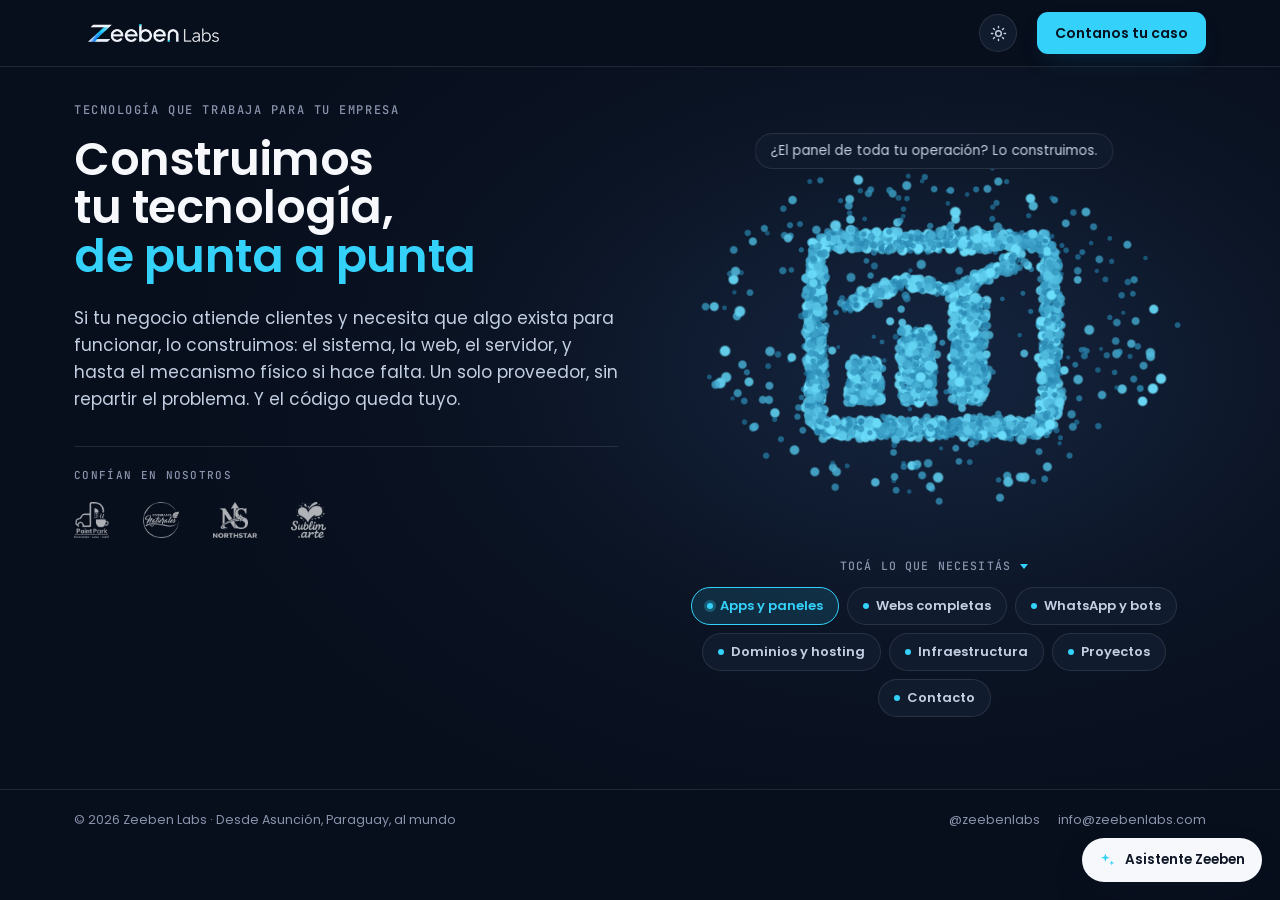
==== commit 60429225: "Saca el rombo del sitio Habia ocho rombos en una sola pantalla: uno en el rotulo y siete en las etiq" ====
--- a/index.html
+++ b/index.html
@@ -69,7 +69,7 @@
      ya. Sin esto se ve un parpadeo oscuro. El oscuro es el default y es el
      que vive en :root, asi que no necesita nada. -->
 <script>try{if(localStorage.getItem('zb-tema')==='claro')document.documentElement.setAttribute('data-tema','claro')}catch(e){}</script>
-<link rel="stylesheet" href="landing.css?v=4">
+<link rel="stylesheet" href="landing.css?v=5">
 </head>
 <body>
 
@@ -96,7 +96,7 @@
          Los siete paneles viven en el HTML (uno visible por vez). Así el contenido
          es indexable y sigue estando si el JS no corre. -->
     <div class="lado">
-      <p class="eyebrow"><span class="rombo" aria-hidden="true"></span>Tecnología que trabaja para tu empresa</p>
+      <p class="eyebrow">Tecnología que trabaja para tu empresa</p>
       <h1>Construimos<br>tu tecnología,<br><span class="acento">de punta a punta</span></h1>
 
       <div class="paneles" id="paneles">
--- a/landing.css
+++ b/landing.css
@@ -77,7 +77,6 @@
   *,*::before,*::after{animation-duration:.001ms !important;animation-iteration-count:1 !important;transition-duration:.001ms !important}
 }
 
-.rombo{width:9px;height:9px;background:var(--accent);border-radius:2.5px;transform:rotate(45deg);flex:none;display:inline-block}
 .eyebrow{font-family:var(--font-mono);font-size:12px;letter-spacing:.13em;text-transform:uppercase;
   color:var(--muted);display:flex;align-items:center;gap:9px;margin:0}
 
@@ -139,8 +138,8 @@
 .panel__pista{margin-top:16px !important;font-family:var(--font-mono);font-size:12.5px;color:var(--muted)}
 .panel__lista{margin:12px 0 0;padding:0;list-style:none;display:flex;flex-direction:column;gap:6px}
 .panel__lista li{position:relative;padding-left:18px;font-size:14px;color:var(--muted)}
-.panel__lista li::before{content:"";position:absolute;left:0;top:8px;width:6px;height:6px;
-  background:var(--accent);border-radius:2px;transform:rotate(45deg)}
+.panel__lista li::before{content:"";position:absolute;left:0;top:8px;width:5px;height:5px;
+  background:var(--accent);border-radius:50%}
 .panel__precio{margin-top:16px !important;font-family:var(--font-mono);font-size:15px;color:var(--ink);font-weight:600}
 .panel__precio span{font-family:var(--font-display);font-weight:400;font-size:12.5px;color:var(--muted);display:block;margin-top:3px}
 .panel__prueba{margin-top:14px !important;font-size:13px;color:var(--muted);border-top:1px solid var(--line);padding-top:12px}
@@ -204,8 +203,10 @@
   font-size:13px;font-weight:600;padding:8px 15px;border-radius:999px;cursor:pointer;
   transition:background .15s ease,color .15s ease,border-color .15s ease,transform .15s ease;
   display:inline-flex;align-items:center;gap:7px}
-.formas button::before{content:"";width:6px;height:6px;background:var(--accent);border-radius:2px;
-  transform:rotate(45deg);flex:none}
+/* Punto redondo, no rombo: acompana la forma de la pildora en vez de pelearse
+   con ella. Cambia de color para indicar estado (elegida / en ciclo). */
+.formas button::before{content:"";width:6px;height:6px;background:var(--accent);
+  border-radius:50%;flex:none}
 .formas button:hover{border-color:var(--accent-strong);color:var(--accent-strong);transform:translateY(-1px)}
 /* Mientras la nube cicla sola, la etiqueta que le corresponde se enciende:
    es lo que hace ver que la animacion y las etiquetas son la misma cosa.
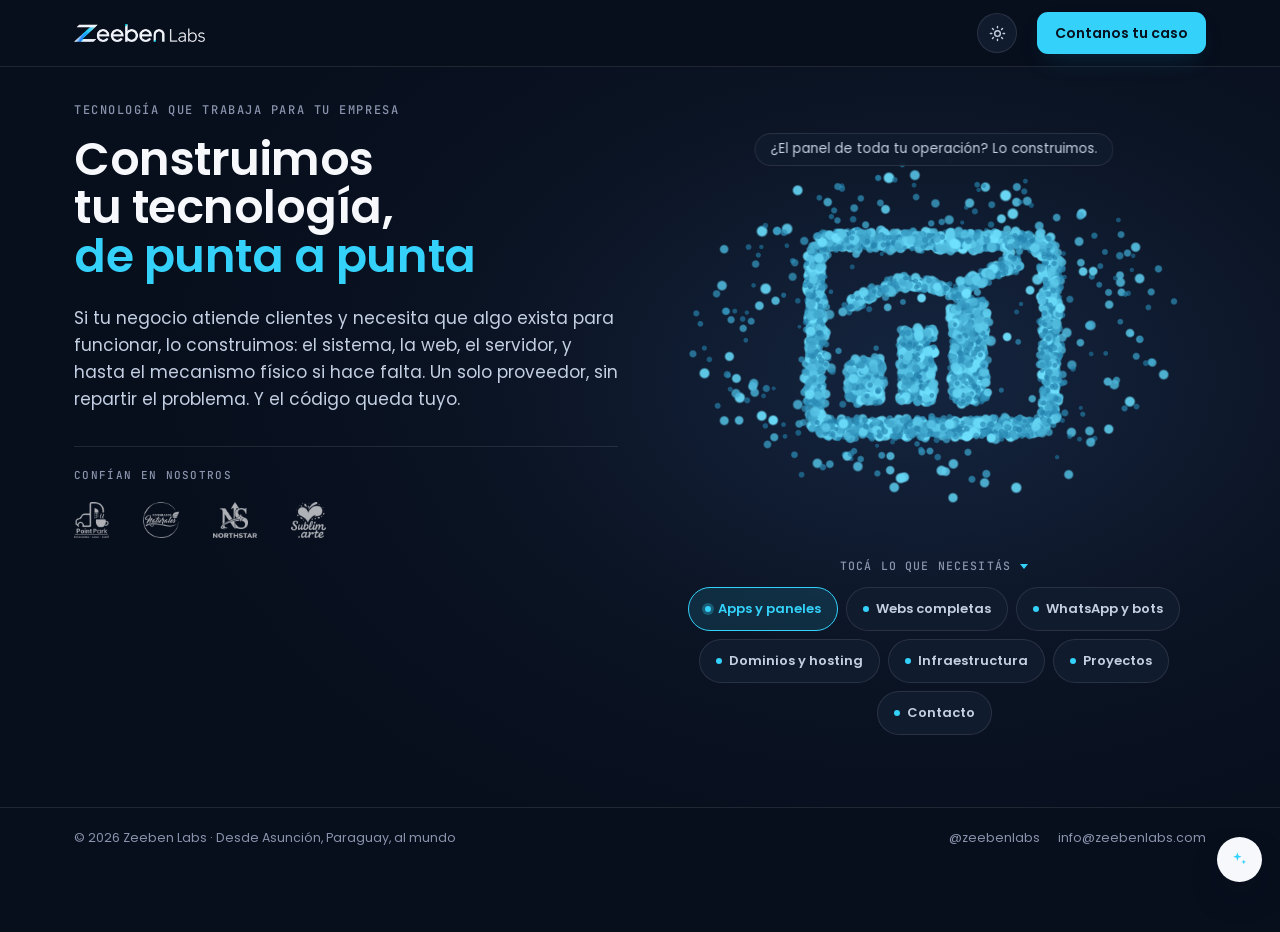
==== commit 09dba03f: "Arregla armonia y simetria en todos los dispositivos Tres agentes auditaron el sitio en 320-1920 y e" ====
--- a/index.html
+++ b/index.html
@@ -69,7 +69,7 @@
      ya. Sin esto se ve un parpadeo oscuro. El oscuro es el default y es el
      que vive en :root, asi que no necesita nada. -->
 <script>try{if(localStorage.getItem('zb-tema')==='claro')document.documentElement.setAttribute('data-tema','claro')}catch(e){}</script>
-<link rel="stylesheet" href="landing.css?v=5">
+<link rel="stylesheet" href="landing.css?v=7">
 </head>
 <body>
 
@@ -267,6 +267,6 @@
 <script src="demo-hero.min.js?v=9f081ad1" defer></script>
 <script src="chat.js?v=c834c38c" defer></script>
 <script src="three.min.js" defer fetchpriority="low"></script>
-<script src="enjambre.js?v=3" defer fetchpriority="low"></script>
+<script src="enjambre.js?v=4" defer fetchpriority="low"></script>
 </body>
 </html>
--- a/landing.css
+++ b/landing.css
@@ -40,7 +40,7 @@
   --vidrio:rgba(17,27,46,.86);
   --glow-1:#152540; --glow-2:#0B1424;
   --line:rgba(255,255,255,.10); --line-strong:rgba(255,255,255,.22);
-  --logo-chip:transparent; --logo-sombra:none;
+  --logo-chip:transparent; --logo-sombra:none; --logo-desfase:-14px;
   --filtro-logo:brightness(0) invert(1);
   --cyan:#34D2FB;
   --radius:14px; --radius-lg:22px;
@@ -58,7 +58,7 @@
   --vidrio:rgba(255,255,255,.85);
   --glow-1:#FFFFFF; --glow-2:#F1F5FB;
   --line:rgba(15,22,38,.11); --line-strong:rgba(15,22,38,.20);
-  --logo-chip:#0F1626; --logo-sombra:0 6px 16px -8px rgba(15,22,38,.4);
+  --logo-chip:#0F1626; --logo-sombra:0 6px 16px -8px rgba(15,22,38,.4); --logo-desfase:0;
   --filtro-logo:brightness(0);
 }
 *{box-sizing:border-box}
@@ -92,9 +92,12 @@
 /* En oscuro el logo (que esta hecho para fondo oscuro) se apoya directo:
    el chip navy solo hace falta cuando el fondo es claro. */
 .nav__logo-chip{background:var(--logo-chip);border-radius:10px;padding:9px 14px;display:inline-flex;
-  align-items:center;flex:none;box-shadow:var(--logo-sombra)}
+  align-items:center;flex:none;box-shadow:var(--logo-sombra);
+  /* En oscuro el chip es invisible: lo que se ve es la imagen, y quedaba 14px
+     corrida del riel. El desfase la devuelve a la columna. */
+  margin-left:var(--logo-desfase)}
 .nav__logo-chip img{height:18px;width:auto}
-.nav__tema{margin-left:auto;width:38px;height:38px;flex:none;border-radius:50%;
+.nav__tema{margin-left:auto;width:40px;height:40px;flex:none;border-radius:50%;
   border:1px solid var(--line);background:var(--surface);color:var(--ink-soft);
   display:inline-flex;align-items:center;justify-content:center;cursor:pointer;
   transition:border-color .15s ease,color .15s ease,transform .15s ease}
@@ -108,12 +111,20 @@
 .nav__cta{padding:10px 18px;font-size:14px}
 /* En 390px el nav pedia 386px y tenia 342: el CTA quedaba cortado. */
 @media(max-width:560px){
-  .nav__in{padding:10px 16px;gap:10px}
+  .nav__in{padding:10px 20px;gap:10px}
   .nav__logo-chip{padding:7px 10px}
   .nav__logo-chip img{height:15px}
-  .nav__tema{width:34px;height:34px}
+  .nav__cta{padding:10px 13px;font-size:12.5px}
+}
+/* A 320 la fila pedia 354px y solo tenia 320: el CTA quedaba cortado, y ese
+   desborde arrastraba el boton de chat y el pie fuera de pantalla. */
+@media(max-width:400px){
+  .nav__in{padding:10px 14px;gap:7px}
+  .nav__logo-chip{padding:5px 7px}
+  .nav__logo-chip img{height:13px}
+  .nav__tema{width:36px;height:36px}
   .nav__tema svg{width:15px;height:15px}
-  .nav__cta{padding:9px 13px;font-size:12.5px}
+  .nav__cta{padding:10px 11px;font-size:12px}
 }
 
 /* ============ ESCENARIO (la pantalla única) ============ */
@@ -121,7 +132,7 @@
   background:radial-gradient(ellipse 60% 70% at 72% 42%, var(--glow-1) 0%, var(--glow-2) 55%, var(--bg) 100%)}
 /* align-items:start y no center: si el panel de WhatsApp (que trae la demo)
    es mas alto que el resto, el enjambre no se desplaza al cambiar de etiqueta. */
-.escenario__grid{display:grid;grid-template-columns:1fr 1fr;gap:44px;align-items:start}
+.escenario__grid{display:grid;grid-template-columns:minmax(0,1fr) minmax(0,1fr);gap:44px;align-items:start}
 .lado{min-width:0}
 .lado--escena{display:flex;flex-direction:column;justify-content:flex-start;padding-top:26px}
 
@@ -129,7 +140,7 @@
 .escenario h1 .acento{color:var(--accent-strong)}
 
 /* ============ PANELES ============ */
-.paneles{margin-top:24px;min-height:250px}
+.paneles{margin-top:24px;min-height:215px}
 .panel{animation:entra .35s ease both}
 @keyframes entra{from{opacity:0;transform:translateY(10px)}to{opacity:1;transform:none}}
 .panel h2{font-size:clamp(20px,2.4vw,26px);margin-bottom:10px}
@@ -169,7 +180,7 @@
 .contacto__acciones{margin-top:18px}
 .contacto__lista{margin:20px 0 0;padding:0;list-style:none;display:flex;flex-direction:column;gap:0}
 .contacto__lista li{display:flex;justify-content:space-between;align-items:center;gap:16px;
-  padding:11px 0;border-bottom:1px solid var(--line)}
+  padding:14px 0;border-bottom:1px solid var(--line)}
 .contacto__lista li:last-child{border-bottom:0}
 .contacto__lista span{font-family:var(--font-mono);font-size:11.5px;letter-spacing:.08em;
   text-transform:uppercase;color:var(--muted)}
@@ -182,8 +193,14 @@
 .escena canvas:active{cursor:grabbing}
 .voz{position:absolute;left:50%;top:6px;transform:translateX(-50%);
   font-size:13.5px;color:var(--ink-soft);background:var(--vidrio);border:1px solid var(--line);
-  border-radius:999px;padding:6px 15px;white-space:nowrap;backdrop-filter:blur(6px);
-  transition:opacity .3s ease;pointer-events:none;z-index:2;max-width:94%;text-overflow:ellipsis;overflow:hidden;margin:0}
+  border-radius:999px;padding:6px 15px;backdrop-filter:blur(6px);
+  transition:opacity .3s ease;pointer-events:none;z-index:2;margin:0;
+  /* width:max-content porque es absoluta con left:50%: sin eso solo dispone
+     de la mitad del ancho y parte en dos lineas aunque entre en una. */
+  width:max-content;max-width:94%;
+  /* Antes era nowrap con ellipsis y se comia el remate de 5 de las 7 frases
+     ("...Lo constru..."). Ahora envuelve: se gana una linea, no se pierde el mensaje. */
+  text-align:center;line-height:1.35;text-wrap:balance}
 .voz.saliendo{opacity:0}
 @media(max-width:520px){.voz{font-size:12px}}
 
@@ -200,7 +217,7 @@
 
 .formas{display:flex;gap:8px;flex-wrap:wrap;justify-content:center;margin-top:12px}
 .formas button{border:1px solid var(--line);background:var(--surface);color:var(--ink-soft);
-  font-size:13px;font-weight:600;padding:8px 15px;border-radius:999px;cursor:pointer;
+  font-size:13px;font-weight:600;padding:11px 16px;border-radius:999px;cursor:pointer;
   transition:background .15s ease,color .15s ease,border-color .15s ease,transform .15s ease;
   display:inline-flex;align-items:center;gap:7px}
 /* Punto redondo, no rombo: acompana la forma de la pildora en vez de pelearse
@@ -226,10 +243,12 @@
 .rubros button{font-family:var(--font-mono);font-size:11.5px;padding:5px 11px;border-radius:999px;
   border:1px solid var(--line);color:var(--muted);background:transparent;cursor:pointer}
 .rubros button[aria-pressed="true"]{background:var(--bloque);color:var(--sobre-bloque);border-color:var(--bloque)}
-.cadena{display:grid;grid-template-columns:1.15fr .85fr;gap:12px}
+/* minmax(0,...) y no 1.15fr a secas: sin eso las pistas se congelan en el
+   min-content del input de la demo (308px) y el bloque se sale de la tarjeta. */
+.cadena{display:grid;grid-template-columns:minmax(0,1.15fr) minmax(0,.85fr);gap:12px}
 @media(max-width:640px){.cadena{grid-template-columns:1fr}}
-.tel{background:var(--surface-2);border-radius:12px;padding:12px;display:flex;flex-direction:column;gap:9px;min-height:240px}
-.tel__cab{display:flex;align-items:center;gap:8px}
+.tel{background:var(--surface-2);border-radius:12px;padding:12px;display:flex;flex-direction:column;gap:9px;min-height:240px;min-width:0}
+.tel__cab{display:flex;align-items:center;gap:8px;min-width:0}
 .tel__ava{width:28px;height:28px;border-radius:50%;background:var(--bloque);color:var(--sobre-bloque);display:flex;align-items:center;
   justify-content:center;font-weight:600;font-size:12px;flex:none}
 .tel__quien{display:block;font-weight:600;font-size:13px;color:var(--ink)}
@@ -250,10 +269,10 @@
   padding:5px 5px 5px 13px}
 .tel__pie input{flex:1;border:0;background:transparent;font-family:inherit;font-size:12.5px;color:var(--ink);outline:none;min-width:0}
 .tel__pie input::placeholder{color:var(--muted)}
-.tel__pie button{width:28px;height:28px;border-radius:50%;background:var(--accent-strong);color:var(--sobre-acento);border:0;
+.tel__pie button{width:34px;height:34px;border-radius:50%;background:var(--accent-strong);color:var(--sobre-acento);border:0;
   display:flex;align-items:center;justify-content:center;cursor:pointer;flex:none}
 .tel__pie button svg{width:13px;height:13px}
-.libreta{background:var(--surface-2);border-radius:12px;padding:12px;min-height:240px;display:flex;flex-direction:column}
+.libreta{background:var(--surface-2);border-radius:12px;padding:12px;min-height:240px;display:flex;flex-direction:column;min-width:0}
 .libreta__cab{display:flex;justify-content:space-between;align-items:baseline;font-size:11.5px;color:var(--muted);
   font-family:var(--font-mono);margin-bottom:9px}
 .libreta__cab b{font-size:17px;color:var(--ink);font-family:var(--font-display)}
@@ -274,9 +293,14 @@
 /* ============ MÓVIL ============
    El enjambre es el corazón: va apenas debajo del titular, antes de
    cualquier texto largo. Orden: mostrar, elegir, leer. */
-@media(max-width:900px){
+/* El corte estaba en 900 y dejaba un rango muerto de 901 a 1017: dos columnas
+   demasiado angostas para el contenido. Sube a 1060, y en una sola columna el
+   contenido se topa y se centra para no dejar medio ancho vacio al costado. */
+@media(max-width:1060px){
   .escenario{padding-block:24px 34px}
-  .escenario__grid{grid-template-columns:1fr;gap:0}
+    /* minmax(0,1fr) y no 1fr: la pildora de la frase usa width:max-content y
+     con 1fr a secas estiraba la pista del grid y desbordaba en 320. */
+  .escenario__grid{grid-template-columns:minmax(0,1fr);gap:0;max-width:640px;margin-inline:auto}
   .lado{display:contents}
   .escenario .eyebrow{order:1;justify-content:center}
   .escenario h1{order:2;text-align:center;margin-top:12px}
@@ -288,11 +312,17 @@
   .panel > p,.panel h2{text-align:left}
   .confian__lista{justify-content:center;gap:26px}
   .confian__label{text-align:center}
-  .escena{height:clamp(260px,64vw,360px)}
+  /* En una columna la frase sale de encima del enjambre y pasa a vivir arriba:
+     al envolver en varias lineas le tapaba la figura, sobre todo en 320. Por eso
+     la caja pasa a alto automatico y el alto fijo se lo queda el canvas. */
+  .escena{height:auto}
+  .escena canvas{height:clamp(250px,62vw,340px)}
+  .voz{position:static;transform:none;margin:0 auto 10px;max-width:100%}
 }
 
 /* ============ FOOTER ============ */
-footer.pie{border-top:1px solid var(--line);padding-block:20px}
+/* Aire abajo para que el boton flotante nunca quede sobre el pie. */
+footer.pie{border-top:1px solid var(--line);padding-block:20px 84px}
 .pie__in{display:flex;justify-content:space-between;align-items:center;gap:18px;flex-wrap:wrap;
   font-size:12.5px;color:var(--muted)}
 .pie__links{display:flex;gap:18px}
@@ -305,7 +335,14 @@
   transition:transform .15s ease}
 .chat-fab:hover{transform:translateY(-2px)}
 .chat-fab svg{width:17px;height:17px;color:var(--accent)}
-@media(max-width:640px){.chat-fab__label{display:none}.chat-fab{padding:14px;border-radius:50%}}
+/* Con etiqueta mide 178px y pisaba la fila de etiquetas en escritorio y el
+   mail del pie desde 700px. Redondo salvo en pantallas anchas, donde sobra sitio. */
+.chat-fab__label{display:none}
+.chat-fab{padding:14px;border-radius:50%}
+@media(min-width:1600px){
+  .chat-fab__label{display:inline}
+  .chat-fab{padding:12px 17px;border-radius:999px}
+}
 .chat-panel{position:fixed;right:18px;bottom:18px;z-index:45;width:min(380px,calc(100vw - 24px));
   height:min(560px,calc(100vh - 90px));background:var(--surface);border:1px solid var(--line);
   border-radius:18px;box-shadow:0 30px 60px -20px rgba(15,22,38,.4);display:flex;flex-direction:column;overflow:hidden}
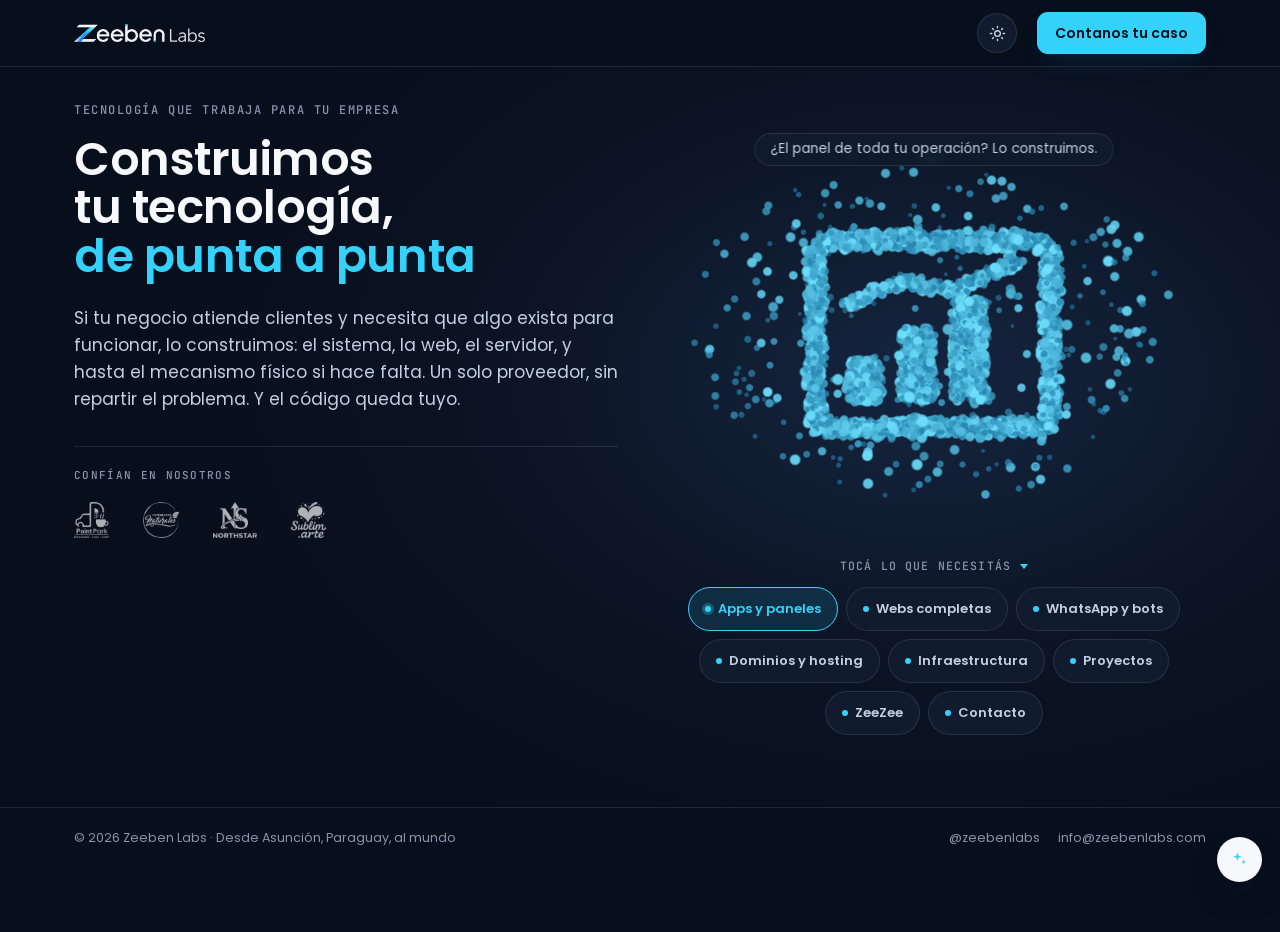
==== commit 31547138: "Agrega ZeeZee: la octava etiqueta lleva a la descarga El sitio no tiene secciones apiladas ni menu: " ====
--- a/index.html
+++ b/index.html
@@ -69,7 +69,7 @@
      ya. Sin esto se ve un parpadeo oscuro. El oscuro es el default y es el
      que vive en :root, asi que no necesita nada. -->
 <script>try{if(localStorage.getItem('zb-tema')==='claro')document.documentElement.setAttribute('data-tema','claro')}catch(e){}</script>
-<link rel="stylesheet" href="landing.css?v=7">
+<link rel="stylesheet" href="landing.css?v=8">
 </head>
 <body>
 
@@ -225,6 +225,28 @@
           <p class="panel__prueba">Seis clientes con sistemas en producción, más tres sistemas propios.</p>
         </div>
 
+        <!-- Producto propio, no un servicio a cotizar: por eso es la unica
+             etiqueta que termina en una descarga y no en una conversacion.
+             El enlace apunta a /releases/latest/ y nunca hay que actualizarlo. -->
+        <div class="panel" id="pnl-zeezee" hidden>
+          <h2>ZeeZee para Windows</h2>
+          <p>WhatsApp, Telegram, Slack, Instagram, Discord y más, todo en una sola ventana. Gratis, sin cuenta.</p>
+          <ul class="panel__lista">
+            <li>Instalación por usuario, sin permisos de administrador</li>
+            <li>Windows 64-bit</li>
+          </ul>
+          <div class="descarga__acciones">
+            <a class="btn btn--primary" href="https://github.com/damelm/zeezee-installers/releases/latest/download/ZeeZee-Setup-Windows.exe" download>
+              <svg viewBox="0 0 24 24" fill="none" stroke="currentColor" stroke-width="1.8" stroke-linecap="round" stroke-linejoin="round" aria-hidden="true">
+                <path d="M12 3v12m0 0l-4-4m4 4l4-4"/><path d="M4 17v2a2 2 0 0 0 2 2h12a2 2 0 0 0 2-2v-2"/>
+              </svg>
+              Descargar para Windows
+            </a>
+            <a class="btn btn--ghost" href="https://github.com/damelm/zeezee-installers/releases" target="_blank" rel="noopener">Ver todas las versiones</a>
+          </div>
+          <p class="panel__pista">Al abrir, Windows puede avisar «Editor desconocido»: Más información → Ejecutar de todas formas.</p>
+        </div>
+
         <div class="panel" id="pnl-contacto" hidden>
           <h2>Empecemos con un audio</h2>
           <p>Contanos qué proceso te consume más tiempo. En menos de 24 horas te decimos cómo se resuelve y cuánto saldría. Sin compromiso.</p>
@@ -263,10 +285,10 @@
   </div>
 </footer>
 
-<script src="landing.js?v=3" defer></script>
+<script src="landing.js?v=4" defer></script>
 <script src="demo-hero.min.js?v=9f081ad1" defer></script>
 <script src="chat.js?v=c834c38c" defer></script>
 <script src="three.min.js" defer fetchpriority="low"></script>
-<script src="enjambre.js?v=4" defer fetchpriority="low"></script>
+<script src="enjambre.js?v=5" defer fetchpriority="low"></script>
 </body>
 </html>
--- a/landing.css
+++ b/landing.css
@@ -85,6 +85,14 @@
   transition:transform .15s ease,box-shadow .15s ease,background .15s ease,border-color .15s ease,color .15s ease}
 .btn--primary{background:var(--accent-strong);color:var(--sobre-acento);box-shadow:0 10px 24px -10px rgba(10,93,130,.45)}
 .btn--primary:hover{background:var(--accent-hover);transform:translateY(-1px)}
+/* Secundario: hace falta cuando hay dos acciones juntas y una no tiene que
+   competir con la otra. Sin relleno, solo contorno. */
+.btn--ghost{background:transparent;color:var(--ink-soft);border:1px solid var(--line-strong)}
+.btn--ghost:hover{border-color:var(--accent);color:var(--accent);transform:translateY(-1px)}
+.btn svg{width:17px;height:17px;flex:none}
+/* flex-wrap y no nowrap: en una columna los dos botones se apilan en vez de
+   desbordar la tarjeta. */
+.descarga__acciones{display:flex;flex-wrap:wrap;gap:10px;margin-top:18px}
 
 /* ============ NAV ============ */
 header.nav{border-bottom:1px solid var(--line);background:var(--bg)}
